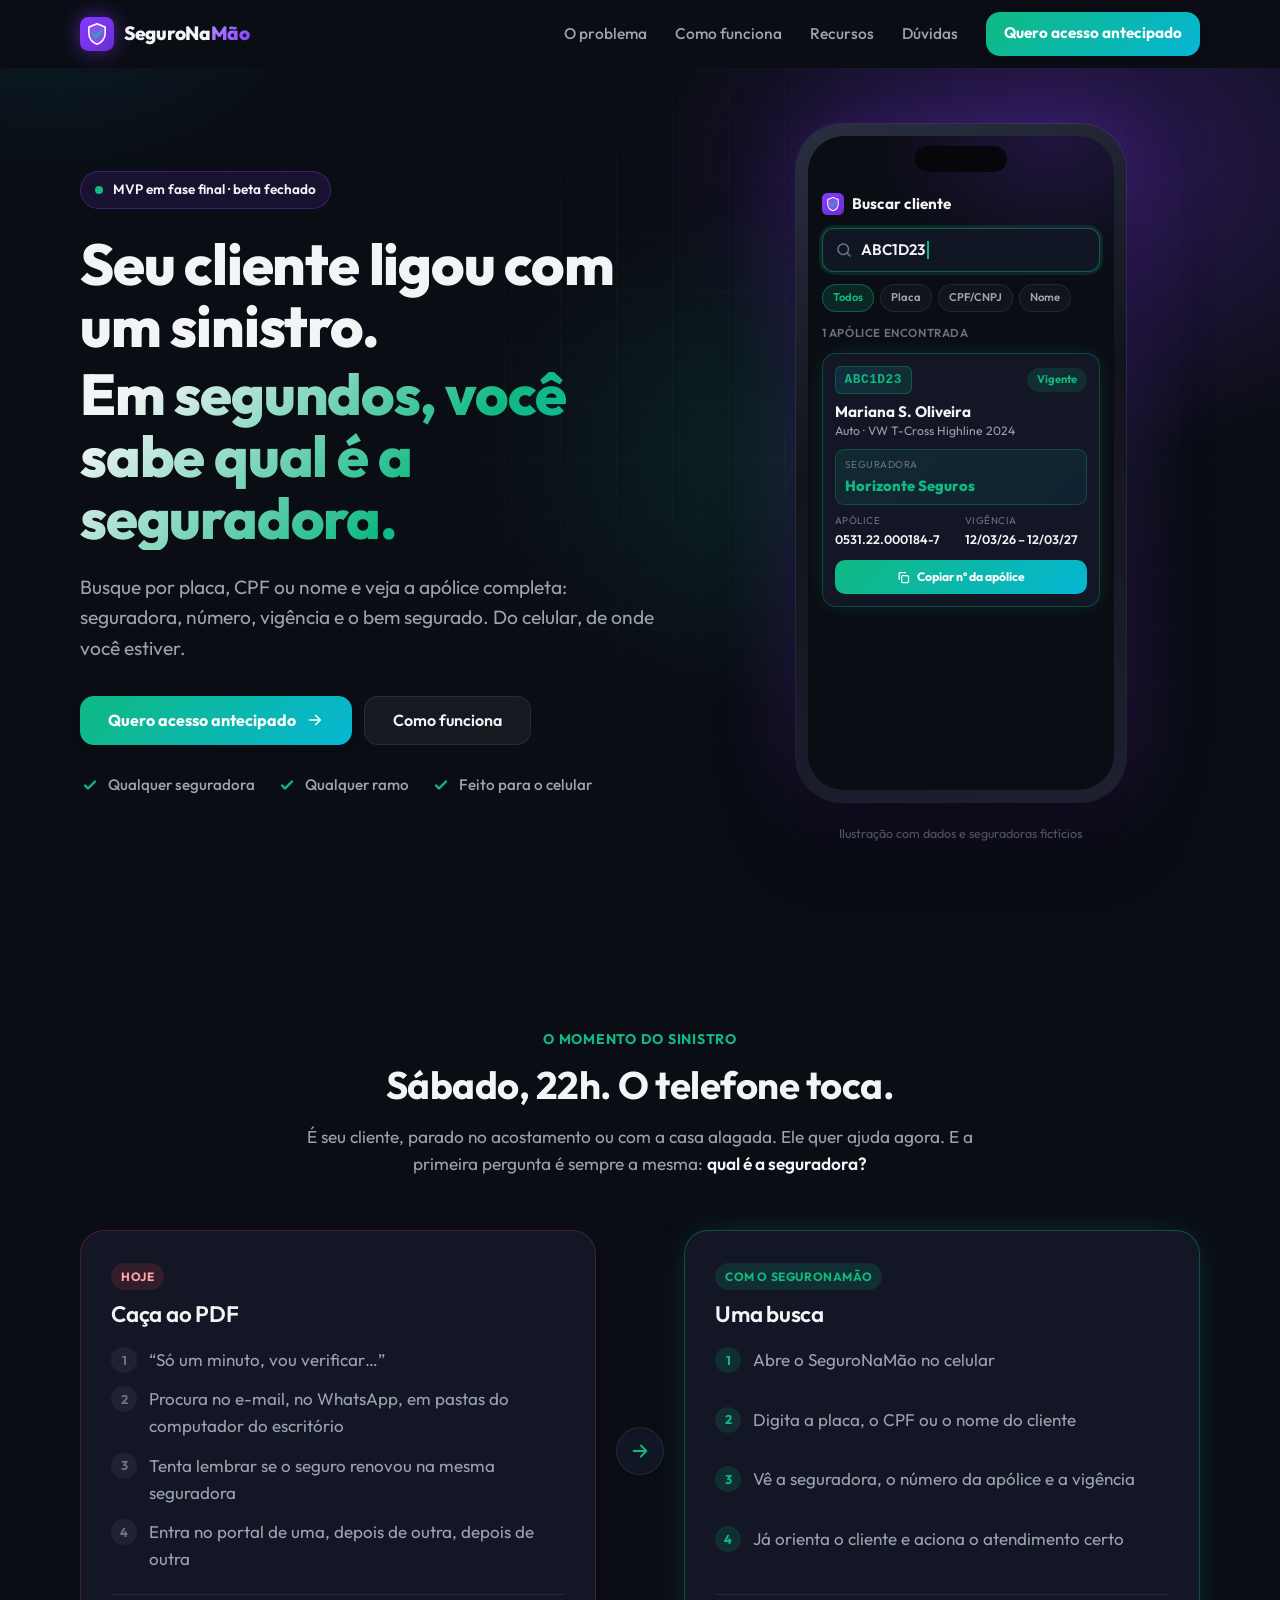
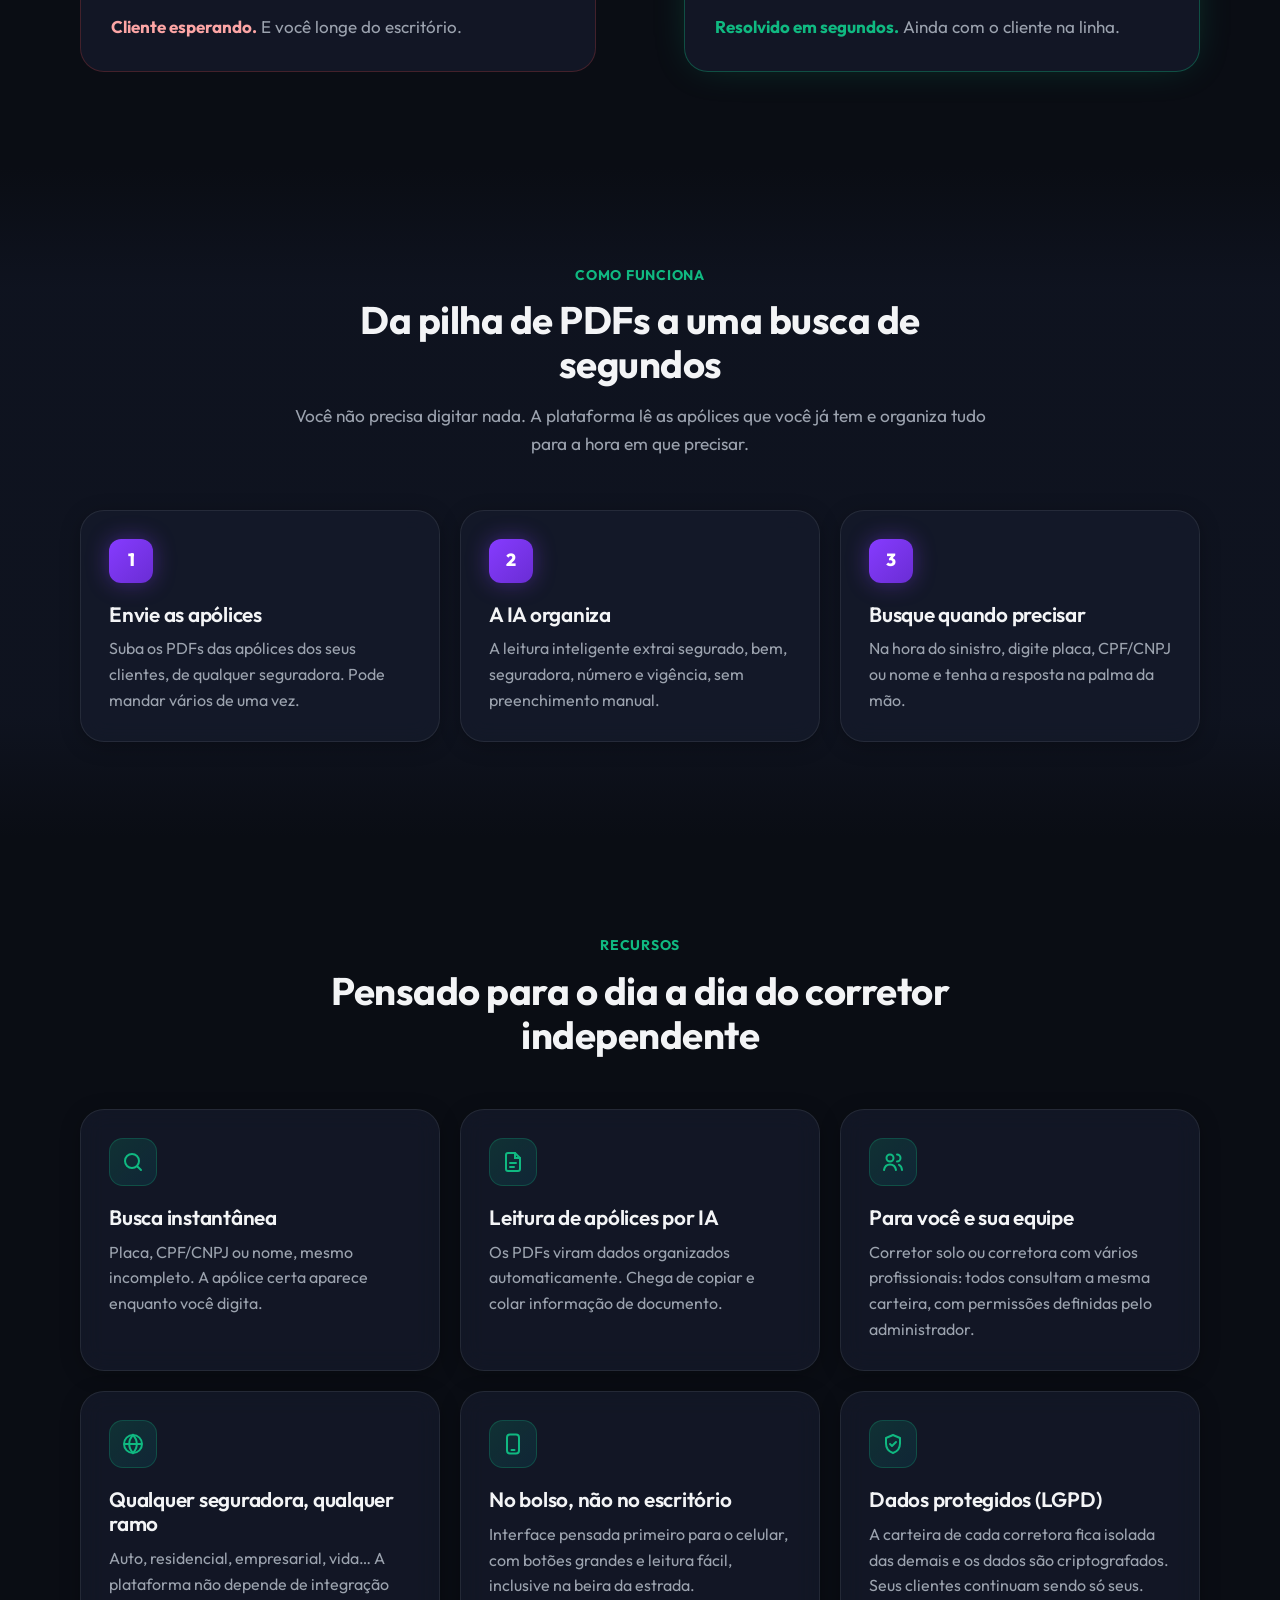
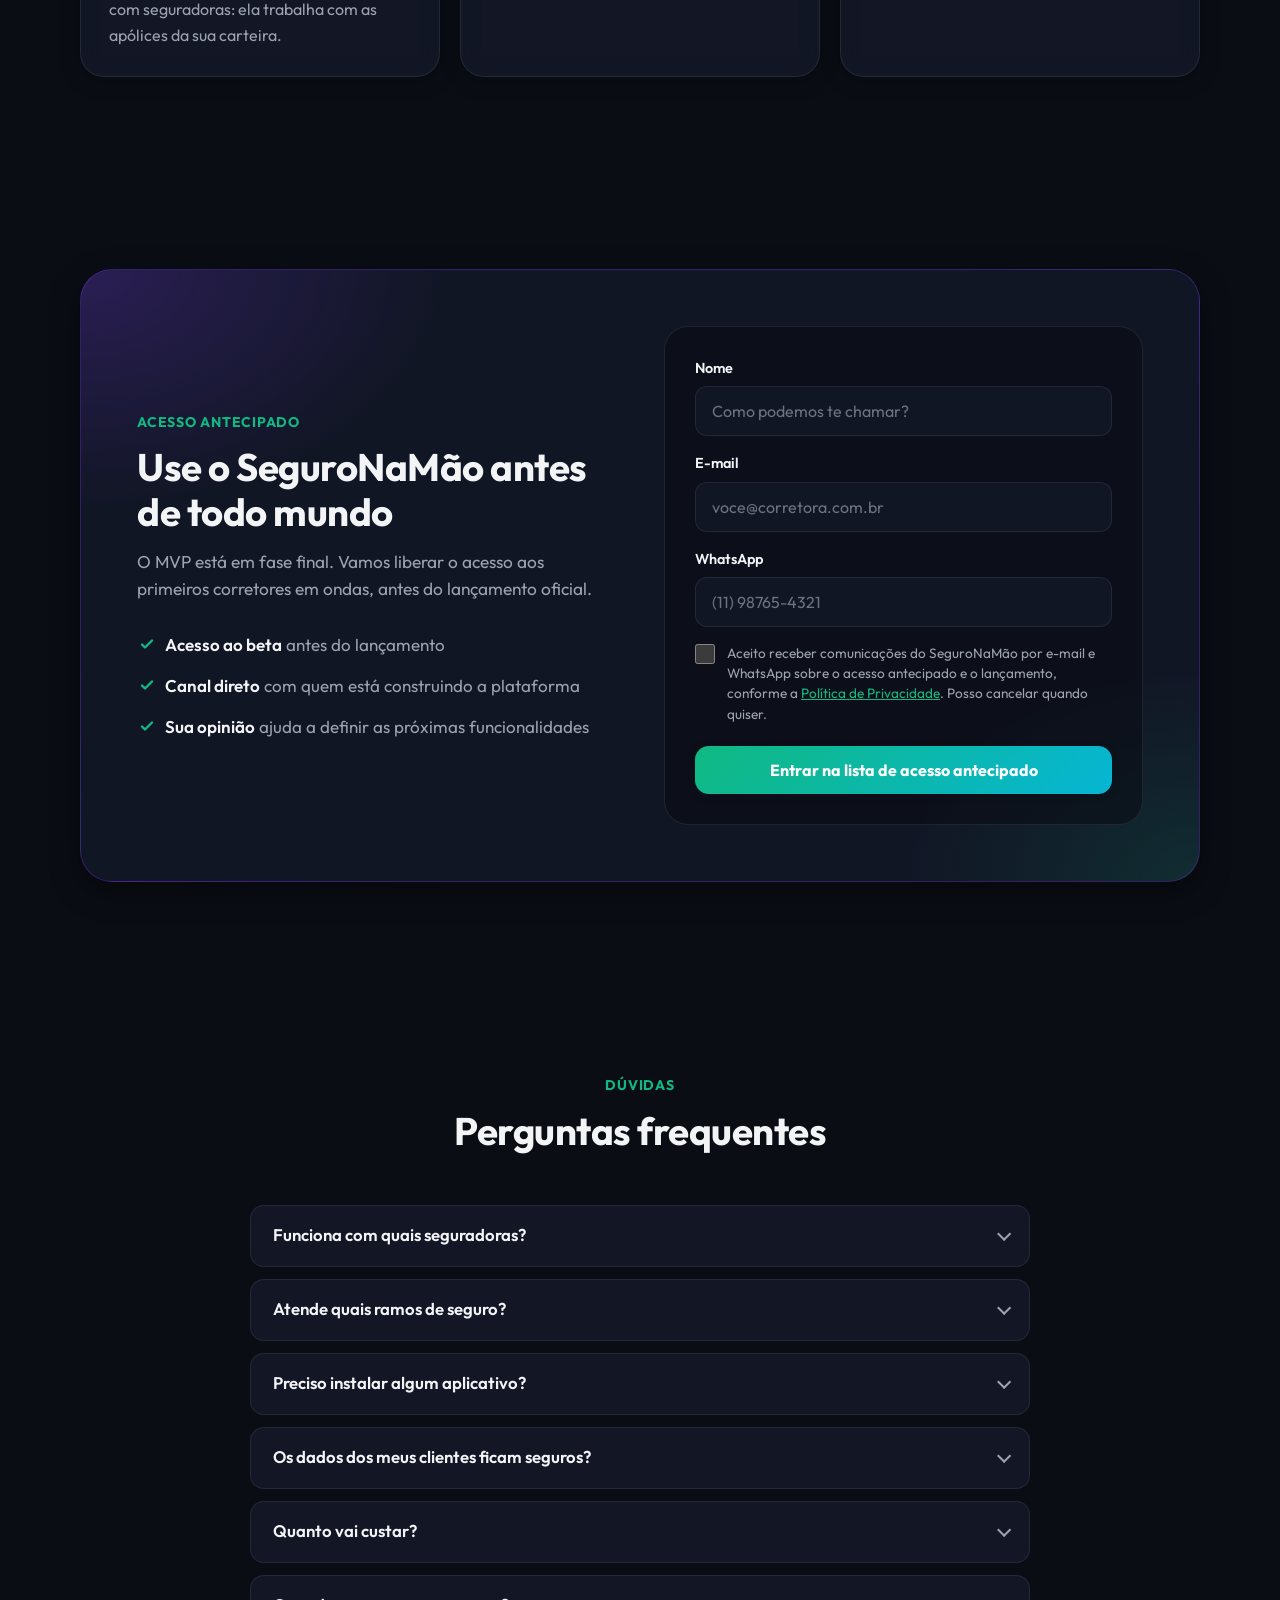
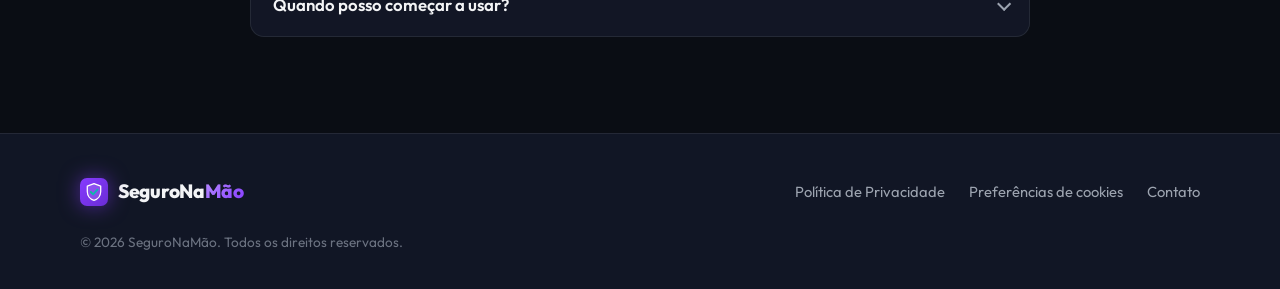
==== index.html @ d06d182a "feat: landing page de pré-lançamento do SeguroNaMão Página estática (HTML/CSS/JS) para divulgar o MV" ====
<!doctype html>
<html lang="pt-BR">
<head>
  <meta charset="utf-8">
  <meta name="viewport" content="width=device-width, initial-scale=1, viewport-fit=cover">
  <title>SeguroNaMão — A apólice do seu cliente em segundos</title>
  <meta name="description" content="Plataforma para corretores de seguros independentes: busque por placa, CPF ou nome e descubra em segundos a seguradora e os dados da apólice do seu cliente. Entre na lista de acesso antecipado.">
  <meta name="theme-color" content="#0a0d14">
  <link rel="icon" href="assets/logo.svg" type="image/svg+xml">

  <meta property="og:type" content="website">
  <meta property="og:locale" content="pt_BR">
  <meta property="og:title" content="SeguroNaMão — A apólice do seu cliente em segundos">
  <meta property="og:description" content="Seu cliente ligou com um sinistro? Busque por placa, CPF ou nome e saiba na hora qual é a seguradora. Acesso antecipado para corretores.">
  <!-- TODO: adicionar og:image (1200x630) e og:url quando o domínio estiver definido -->

  <link rel="preconnect" href="https://fonts.googleapis.com">
  <link rel="preconnect" href="https://fonts.gstatic.com" crossorigin>
  <link href="https://fonts.googleapis.com/css2?family=Outfit:wght@300;400;500;600;700;800&display=swap" rel="stylesheet">
  <link rel="stylesheet" href="css/styles.css">
</head>
<body>
  <a class="skip-link" href="#conteudo">Pular para o conteúdo</a>

  <!-- ============ HEADER ============ -->
  <header class="site-header">
    <div class="container header-inner">
      <a class="brand" href="#topo" aria-label="SeguroNaMão — início">
        <img src="assets/logo.svg" alt="" width="34" height="34">
        <span class="brand-name">SeguroNa<span>Mão</span></span>
      </a>

      <button class="nav-toggle" type="button" aria-expanded="false" aria-controls="site-nav" aria-label="Abrir menu">
        <span></span><span></span>
      </button>

      <nav id="site-nav" class="site-nav" aria-label="Principal">
        <a href="#o-problema">O problema</a>
        <a href="#como-funciona">Como funciona</a>
        <a href="#recursos">Recursos</a>
        <a href="#faq">Dúvidas</a>
        <a class="btn btn-primary btn-sm" href="#acesso">Quero acesso antecipado</a>
      </nav>
    </div>
  </header>

  <main id="conteudo">
    <!-- ============ HERO ============ -->
    <section class="hero" id="topo">
      <div class="hero-glow" aria-hidden="true"></div>
      <div class="container hero-inner">
        <div class="hero-copy">
          <span class="pill"><span class="pulse-indicator" aria-hidden="true"></span> MVP em fase final · beta fechado</span>
          <h1>
            Seu cliente ligou com um sinistro.
            <span class="text-gradient">Em segundos, você sabe qual é a seguradora.</span>
          </h1>
          <p class="lead">
            Busque por placa, CPF ou nome e veja a apólice completa: seguradora, número, vigência e o bem segurado. Do celular, de onde você estiver.
          </p>
          <div class="hero-actions">
            <a class="btn btn-primary" href="#acesso">
              Quero acesso antecipado
              <svg width="18" height="18" viewBox="0 0 24 24" fill="none" aria-hidden="true"><path d="M5 12h14m-6-6 6 6-6 6" stroke="currentColor" stroke-width="2.2" stroke-linecap="round" stroke-linejoin="round"/></svg>
            </a>
            <a class="btn btn-secondary" href="#como-funciona">Como funciona</a>
          </div>
          <ul class="hero-points">
            <li><svg viewBox="0 0 20 20" aria-hidden="true"><path d="m5 10.5 3 3 7-7" /></svg>Qualquer seguradora</li>
            <li><svg viewBox="0 0 20 20" aria-hidden="true"><path d="m5 10.5 3 3 7-7" /></svg>Qualquer ramo</li>
            <li><svg viewBox="0 0 20 20" aria-hidden="true"><path d="m5 10.5 3 3 7-7" /></svg>Feito para o celular</li>
          </ul>
        </div>

        <!-- Mockup do app (dados fictícios) -->
        <div class="hero-visual" aria-label="Demonstração: busca de apólice no SeguroNaMão" role="img">
          <div class="phone">
            <div class="phone-notch" aria-hidden="true"></div>
            <div class="phone-screen" aria-hidden="true">
              <div class="app-top">
                <img src="assets/logo.svg" alt="" width="22" height="22">
                <span>Buscar cliente</span>
              </div>
              <div class="app-search">
                <svg viewBox="0 0 24 24" width="18" height="18" fill="none"><circle cx="11" cy="11" r="7" stroke="currentColor" stroke-width="2"/><path d="m20 20-3.5-3.5" stroke="currentColor" stroke-width="2" stroke-linecap="round"/></svg>
                <span id="demo-query" class="app-query"></span><span class="caret"></span>
              </div>
              <div class="app-chips">
                <span class="chip is-active">Todos</span><span class="chip">Placa</span><span class="chip">CPF/CNPJ</span><span class="chip">Nome</span>
              </div>

              <div id="demo-results" class="app-results">
                <p id="demo-count" class="app-count"></p>

                <article class="policy-card" data-kind="auto">
                  <header class="policy-head">
                    <span class="badge-plate">ABC1D23</span>
                    <span class="badge-active">Vigente</span>
                  </header>
                  <p class="policy-holder">Mariana S. Oliveira</p>
                  <p class="policy-object">Auto · VW T-Cross Highline 2024</p>
                  <dl class="policy-grid">
                    <div class="policy-insurer"><dt>Seguradora</dt><dd>Horizonte Seguros</dd></div>
                    <div><dt>Apólice</dt><dd>0531.22.000184-7</dd></div>
                    <div><dt>Vigência</dt><dd>12/03/26 – 12/03/27</dd></div>
                  </dl>
                  <span class="policy-action">
                    <svg viewBox="0 0 24 24" width="15" height="15" fill="none"><rect x="9" y="9" width="11" height="11" rx="2" stroke="currentColor" stroke-width="2"/><path d="M5 15V6a2 2 0 0 1 2-2h8" stroke="currentColor" stroke-width="2" stroke-linecap="round"/></svg>
                    Copiar nº da apólice
                  </span>
                </article>

                <article class="policy-card policy-card-compact" data-kind="home">
                  <header class="policy-head">
                    <span class="badge-kind">Residencial</span>
                    <span class="badge-active">Vigente</span>
                  </header>
                  <p class="policy-object">R. das Palmeiras, 210 · Campinas/SP</p>
                  <dl class="policy-grid">
                    <div class="policy-insurer"><dt>Seguradora</dt><dd>Atlântica Seguros</dd></div>
                    <div><dt>Apólice</dt><dd>77.410.0093</dd></div>
                  </dl>
                </article>
              </div>
            </div>
          </div>
          <p class="mock-note">Ilustração com dados e seguradoras fictícios</p>
        </div>
      </div>
    </section>

    <!-- ============ O PROBLEMA ============ -->
    <section class="section" id="o-problema">
      <div class="container">
        <div class="section-head reveal">
          <p class="overline">O momento do sinistro</p>
          <h2>Sábado, 22h. O telefone toca.</h2>
          <p class="section-lead">É seu cliente, parado no acostamento ou com a casa alagada. Ele quer ajuda agora. E a primeira pergunta é sempre a mesma: <em>qual é a seguradora?</em></p>
        </div>

        <div class="compare">
          <article class="compare-card compare-before reveal">
            <header>
              <span class="compare-tag">Hoje</span>
              <h3>Caça ao PDF</h3>
            </header>
            <ol class="steps-list">
              <li>“Só um minuto, vou verificar…”</li>
              <li>Procura no e-mail, no WhatsApp, em pastas do computador do escritório</li>
              <li>Tenta lembrar se o seguro renovou na mesma seguradora</li>
              <li>Entra no portal de uma, depois de outra, depois de outra</li>
            </ol>
            <p class="compare-result"><strong>Cliente esperando.</strong> E você longe do escritório.</p>
          </article>

          <div class="compare-arrow" aria-hidden="true">
            <svg viewBox="0 0 24 24" fill="none"><path d="M5 12h14m-6-6 6 6-6 6" stroke="currentColor" stroke-width="2" stroke-linecap="round" stroke-linejoin="round"/></svg>
          </div>

          <article class="compare-card compare-after reveal">
            <header>
              <span class="compare-tag">Com o SeguroNaMão</span>
              <h3>Uma busca</h3>
            </header>
            <ol class="steps-list">
              <li>Abre o SeguroNaMão no celular</li>
              <li>Digita a placa, o CPF ou o nome do cliente</li>
              <li>Vê a seguradora, o número da apólice e a vigência</li>
              <li>Já orienta o cliente e aciona o atendimento certo</li>
            </ol>
            <p class="compare-result"><strong>Resolvido em segundos.</strong> Ainda com o cliente na linha.</p>
          </article>
        </div>
      </div>
    </section>

    <!-- ============ COMO FUNCIONA ============ -->
    <section class="section section-alt" id="como-funciona">
      <div class="container">
        <div class="section-head reveal">
          <p class="overline">Como funciona</p>
          <h2>Da pilha de PDFs a uma busca de segundos</h2>
          <p class="section-lead">Você não precisa digitar nada. A plataforma lê as apólices que você já tem e organiza tudo para a hora em que precisar.</p>
        </div>

        <ol class="how">
          <li class="how-step glass-card reveal">
            <span class="how-num">1</span>
            <h3>Envie as apólices</h3>
            <p>Suba os PDFs das apólices dos seus clientes, de qualquer seguradora. Pode mandar vários de uma vez.</p>
          </li>
          <li class="how-step glass-card reveal">
            <span class="how-num">2</span>
            <h3>A IA organiza</h3>
            <p>A leitura inteligente extrai segurado, bem, seguradora, número e vigência, sem preenchimento manual.</p>
          </li>
          <li class="how-step glass-card reveal">
            <span class="how-num">3</span>
            <h3>Busque quando precisar</h3>
            <p>Na hora do sinistro, digite placa, CPF/CNPJ ou nome e tenha a resposta na palma da mão.</p>
          </li>
        </ol>
      </div>
    </section>

    <!-- ============ RECURSOS ============ -->
    <section class="section" id="recursos">
      <div class="container">
        <div class="section-head reveal">
          <p class="overline">Recursos</p>
          <h2>Pensado para o dia a dia do corretor independente</h2>
        </div>

        <div class="features">
          <article class="feature glass-card reveal">
            <div class="feature-icon" aria-hidden="true">
              <svg viewBox="0 0 24 24" fill="none"><circle cx="11" cy="11" r="7" stroke="currentColor" stroke-width="2"/><path d="m20 20-3.5-3.5" stroke="currentColor" stroke-width="2" stroke-linecap="round"/></svg>
            </div>
            <h3>Busca instantânea</h3>
            <p>Placa, CPF/CNPJ ou nome, mesmo incompleto. A apólice certa aparece enquanto você digita.</p>
          </article>

          <article class="feature glass-card reveal">
            <div class="feature-icon" aria-hidden="true">
              <svg viewBox="0 0 24 24" fill="none"><path d="M14 3H7a2 2 0 0 0-2 2v14a2 2 0 0 0 2 2h10a2 2 0 0 0 2-2V8l-5-5Z" stroke="currentColor" stroke-width="2" stroke-linejoin="round"/><path d="M14 3v5h5M9 13h6M9 17h4" stroke="currentColor" stroke-width="2" stroke-linecap="round"/></svg>
            </div>
            <h3>Leitura de apólices por IA</h3>
            <p>Os PDFs viram dados organizados automaticamente. Chega de copiar e colar informação de documento.</p>
          </article>

          <article class="feature glass-card reveal">
            <div class="feature-icon" aria-hidden="true">
              <svg viewBox="0 0 24 24" fill="none"><circle cx="9" cy="8" r="3.5" stroke="currentColor" stroke-width="2"/><path d="M3 20c.6-3.4 3-5.5 6-5.5s5.4 2.1 6 5.5" stroke="currentColor" stroke-width="2" stroke-linecap="round"/><path d="M16 4.5a3.5 3.5 0 0 1 0 7M18 14.8c1.7.8 2.8 2.6 3 5.2" stroke="currentColor" stroke-width="2" stroke-linecap="round"/></svg>
            </div>
            <h3>Para você e sua equipe</h3>
            <p>Corretor solo ou corretora com vários profissionais: todos consultam a mesma carteira, com permissões definidas pelo administrador.</p>
          </article>

          <article class="feature glass-card reveal">
            <div class="feature-icon" aria-hidden="true">
              <svg viewBox="0 0 24 24" fill="none"><circle cx="12" cy="12" r="9" stroke="currentColor" stroke-width="2"/><path d="M3 12h18M12 3c2.5 2.6 3.8 5.6 3.8 9s-1.3 6.4-3.8 9c-2.5-2.6-3.8-5.6-3.8-9S9.5 5.6 12 3Z" stroke="currentColor" stroke-width="2"/></svg>
            </div>
            <h3>Qualquer seguradora, qualquer ramo</h3>
            <p>Auto, residencial, empresarial, vida… A plataforma não depende de integração com seguradoras: ela trabalha com as apólices da sua carteira.</p>
          </article>

          <article class="feature glass-card reveal">
            <div class="feature-icon" aria-hidden="true">
              <svg viewBox="0 0 24 24" fill="none"><rect x="6" y="2.5" width="12" height="19" rx="3" stroke="currentColor" stroke-width="2"/><path d="M10.5 18h3" stroke="currentColor" stroke-width="2" stroke-linecap="round"/></svg>
            </div>
            <h3>No bolso, não no escritório</h3>
            <p>Interface pensada primeiro para o celular, com botões grandes e leitura fácil, inclusive na beira da estrada.</p>
          </article>

          <article class="feature glass-card reveal" id="seguranca">
            <div class="feature-icon" aria-hidden="true">
              <svg viewBox="0 0 24 24" fill="none"><path d="M12 3 5 6v5.5c0 4.4 3 8.1 7 9.5 4-1.4 7-5.1 7-9.5V6l-7-3Z" stroke="currentColor" stroke-width="2" stroke-linejoin="round"/><path d="m9 12 2 2 4-4" stroke="currentColor" stroke-width="2" stroke-linecap="round" stroke-linejoin="round"/></svg>
            </div>
            <h3>Dados protegidos (LGPD)</h3>
            <p>A carteira de cada corretora fica isolada das demais e os dados são criptografados. Seus clientes continuam sendo só seus.</p>
          </article>
        </div>
      </div>
    </section>

    <!-- ============ ACESSO ANTECIPADO ============ -->
    <section class="section section-cta" id="acesso">
      <div class="container">
        <div class="cta-panel reveal">
          <div class="cta-copy">
            <p class="overline">Acesso antecipado</p>
            <h2>Use o SeguroNaMão antes de todo mundo</h2>
            <p class="section-lead">O MVP está em fase final. Vamos liberar o acesso aos primeiros corretores em ondas, antes do lançamento oficial.</p>
            <ul class="benefits">
              <li><svg viewBox="0 0 20 20" aria-hidden="true"><path d="m5 10.5 3 3 7-7" /></svg><span><strong>Acesso ao beta</strong> antes do lançamento</span></li>
              <li><svg viewBox="0 0 20 20" aria-hidden="true"><path d="m5 10.5 3 3 7-7" /></svg><span><strong>Canal direto</strong> com quem está construindo a plataforma</span></li>
              <li><svg viewBox="0 0 20 20" aria-hidden="true"><path d="m5 10.5 3 3 7-7" /></svg><span><strong>Sua opinião</strong> ajuda a definir as próximas funcionalidades</span></li>
            </ul>
          </div>

          <div class="cta-form">
            <form id="lead-form" class="lead-form" novalidate>
              <div class="field">
                <label for="lead-nome">Nome</label>
                <input id="lead-nome" name="nome" type="text" autocomplete="name" placeholder="Como podemos te chamar?" required>
                <p class="field-error" aria-live="polite"></p>
              </div>
              <div class="field">
                <label for="lead-email">E-mail</label>
                <input id="lead-email" name="email" type="email" autocomplete="email" inputmode="email" placeholder="voce@corretora.com.br" required>
                <p class="field-error" aria-live="polite"></p>
              </div>
              <div class="field">
                <label for="lead-whatsapp">WhatsApp</label>
                <input id="lead-whatsapp" name="whatsapp" type="tel" autocomplete="tel-national" inputmode="numeric" placeholder="(11) 98765-4321" required>
                <p class="field-error" aria-live="polite"></p>
              </div>

              <!-- Honeypot anti-spam -->
              <div class="hp" aria-hidden="true">
                <label for="lead-site">Site da empresa</label>
                <input id="lead-site" name="empresa_site" type="text" tabindex="-1" autocomplete="off">
              </div>

              <div class="field field-check">
                <label class="check">
                  <input name="consentimento" type="checkbox" required>
                  <span>Aceito receber comunicações do SeguroNaMão por e-mail e WhatsApp sobre o acesso antecipado e o lançamento, conforme a <a href="privacidade.html" target="_blank" rel="noopener">Política de Privacidade</a>. Posso cancelar quando quiser.</span>
                </label>
                <p class="field-error" aria-live="polite"></p>
              </div>

              <button class="btn btn-primary btn-block" type="submit">
                <span class="btn-label">Entrar na lista de acesso antecipado</span>
                <span class="spinner" aria-hidden="true"></span>
              </button>
              <p id="lead-status" class="form-status" role="status" aria-live="polite"></p>
            </form>

            <div id="lead-success" class="lead-success" hidden>
              <div class="success-icon" aria-hidden="true">
                <svg viewBox="0 0 24 24" fill="none"><path d="m6 12.5 4 4 8-9" stroke="currentColor" stroke-width="2.6" stroke-linecap="round" stroke-linejoin="round"/></svg>
              </div>
              <h3>Pronto, <span id="lead-success-name"></span>! Você está na lista.</h3>
              <p>Vamos avisar por e-mail e WhatsApp assim que seu acesso ao beta for liberado.</p>
            </div>
          </div>
        </div>
      </div>
    </section>

    <!-- ============ FAQ ============ -->
    <section class="section" id="faq">
      <div class="container container-narrow">
        <div class="section-head reveal">
          <p class="overline">Dúvidas</p>
          <h2>Perguntas frequentes</h2>
        </div>

        <div class="faq reveal">
          <details>
            <summary>Funciona com quais seguradoras?</summary>
            <p>Com todas. O SeguroNaMão não depende de integração com seguradoras: ele lê os PDFs das apólices que você já recebe e organiza as informações. Se você tem a apólice, consegue buscá-la.</p>
          </details>
          <details>
            <summary>Atende quais ramos de seguro?</summary>
            <p>A plataforma não é limitada a um ramo. Auto, residencial, empresarial e outros podem ser consultados da mesma forma: pelo nome ou documento do segurado e, no caso de veículos, também pela placa.</p>
          </details>
          <details>
            <summary>Preciso instalar algum aplicativo?</summary>
            <p>Não. O SeguroNaMão funciona direto no navegador do celular ou do computador. No celular, você pode adicioná-lo à tela inicial para abrir como um app.</p>
          </details>
          <details>
            <summary>Os dados dos meus clientes ficam seguros?</summary>
            <p>Sim. Cada corretora tem sua carteira isolada das demais, os dados são criptografados e tratados de acordo com a LGPD. Ninguém de fora da sua corretora tem acesso aos seus clientes.</p>
          </details>
          <details>
            <summary>Quanto vai custar?</summary>
            <p>Os planos serão anunciados no lançamento, com opções para corretor individual e para corretoras com equipe. Quem está na lista de acesso antecipado fica sabendo primeiro.</p>
          </details>
          <details>
            <summary>Quando posso começar a usar?</summary>
            <p>O MVP está em fase final. Vamos liberar o beta aos poucos para quem está na lista, por ordem de cadastro. Você recebe o convite por e-mail e WhatsApp.</p>
          </details>
        </div>
      </div>
    </section>
  </main>

  <!-- ============ FOOTER ============ -->
  <footer class="site-footer">
    <div class="container footer-inner">
      <a class="brand" href="#topo" aria-label="SeguroNaMão — início">
        <img src="assets/logo.svg" alt="" width="28" height="28">
        <span class="brand-name">SeguroNa<span>Mão</span></span>
      </a>
      <nav class="footer-links" aria-label="Rodapé">
        <a href="privacidade.html">Política de Privacidade</a>
        <a href="#" id="cookie-manage" hidden>Preferências de cookies</a>
        <!-- TODO: e-mail de contato oficial -->
        <a href="mailto:contato@seguronamao.com.br">Contato</a>
      </nav>
      <p class="footer-copy">© <span id="year">2026</span> SeguroNaMão. Todos os direitos reservados.</p>
    </div>
  </footer>

  <!-- ============ BANNER DE COOKIES ============ -->
  <div id="cookie-banner" class="cookie-banner" role="dialog" aria-live="polite" aria-label="Preferências de cookies" hidden>
    <p>Usamos cookies de medição (Google Analytics e Meta) para entender como a página é usada e melhorar nossas campanhas. Você escolhe. <a href="privacidade.html#cookies">Saiba mais</a></p>
    <div class="cookie-actions">
      <button id="cookie-decline" class="btn btn-secondary btn-sm" type="button">Recusar</button>
      <button id="cookie-accept" class="btn btn-primary btn-sm" type="button">Aceitar</button>
    </div>
  </div>

  <script src="js/config.js"></script>
  <script src="js/main.js"></script>
</body>
</html>
---- css/styles.css ----
/* =========================================================
   SeguroNaMão — Landing page de pré-lançamento
   Tokens conforme docs/design-system-e-diretrizes.md (tema escuro fixo)
   ========================================================= */

:root {
  --font-family: 'Outfit', -apple-system, BlinkMacSystemFont, 'Segoe UI', Roboto, Helvetica, Arial, sans-serif;

  --brand-violet: #863bff;
  --brand-violet-dark: #6a2dd4;

  --bg-primary: #0a0d14;
  --bg-secondary: #111625;
  --bg-card: rgba(22, 28, 45, 0.7);
  --bg-glass: rgba(17, 22, 37, 0.6);
  --border-color: rgba(255, 255, 255, 0.08);

  --text-primary: #f3f4f6;
  --text-secondary: #9ca3af;
  --text-muted: #6b7280;

  --accent-color: #10b981;
  --accent-glow: rgba(16, 185, 129, 0.15);
  --secondary-accent: #06b6d4;
  --secondary-accent-glow: rgba(6, 182, 212, 0.15);

  --danger-color: #ef4444;
  --danger-glow: rgba(239, 68, 68, 0.15);
  --warning-color: #f59e0b;

  --shadow-sm: 0 2px 8px rgba(0, 0, 0, 0.15);
  --shadow-md: 0 4px 20px rgba(0, 0, 0, 0.25);
  --shadow-lg: 0 10px 30px rgba(0, 0, 0, 0.4);
  --shadow-glow: 0 0 20px rgba(16, 185, 129, 0.2);

  --border-radius-sm: 8px;
  --border-radius-md: 14px;
  --border-radius-lg: 24px;

  --transition-fast: 0.15s ease;
  --transition-normal: 0.25s cubic-bezier(0.4, 0, 0.2, 1);

  --container: 1160px;
  --gutter: 20px;
  --header-h: 68px;

  color-scheme: dark;
}

/* ---------- Base ---------- */
*,
*::before,
*::after { box-sizing: border-box; }

html {
  scroll-behavior: smooth;
  scroll-padding-top: calc(var(--header-h) + 12px);
  -webkit-text-size-adjust: 100%;
}

body {
  margin: 0;
  font-family: var(--font-family);
  font-size: 1.0625rem;
  line-height: 1.6;
  color: var(--text-primary);
  background: var(--bg-primary);
  -webkit-font-smoothing: antialiased;
  -webkit-tap-highlight-color: transparent;
  overflow-x: hidden;
}

img, svg { display: block; max-width: 100%; }

a { color: var(--accent-color); }

h1, h2, h3 { margin: 0; line-height: 1.15; color: var(--text-primary); }

p { margin: 0; }

:focus-visible {
  outline: 2px solid var(--secondary-accent);
  outline-offset: 3px;
  border-radius: 6px;
}

.skip-link {
  position: absolute;
  left: 12px;
  top: -60px;
  z-index: 100;
  padding: 10px 16px;
  background: var(--bg-secondary);
  color: var(--text-primary);
  border-radius: var(--border-radius-sm);
}
.skip-link:focus { top: 12px; }

.container {
  width: 100%;
  max-width: var(--container);
  margin: 0 auto;
  padding: 0 var(--gutter);
}
.container-narrow { max-width: 820px; }

.text-gradient {
  background: linear-gradient(135deg, var(--text-primary) 10%, var(--accent-color) 60%, var(--secondary-accent) 100%);
  -webkit-background-clip: text;
  background-clip: text;
  -webkit-text-fill-color: transparent;
}

.overline {
  font-size: 0.875rem;
  font-weight: 700;
  letter-spacing: 0.75px;
  text-transform: uppercase;
  color: var(--accent-color);
  margin-bottom: 12px;
}

/* ---------- Botões ---------- */
.btn {
  display: inline-flex;
  align-items: center;
  justify-content: center;
  gap: 10px;
  min-height: 48px;
  padding: 14px 28px;
  font-family: var(--font-family);
  font-size: 1rem;
  font-weight: 700;
  line-height: 1.2;
  border-radius: var(--border-radius-md);
  cursor: pointer;
  text-decoration: none;
  transition: transform var(--transition-normal), box-shadow var(--transition-normal),
    filter var(--transition-normal), background-color var(--transition-normal), border-color var(--transition-normal);
}

.btn-primary {
  background: linear-gradient(135deg, var(--accent-color), var(--secondary-accent));
  color: #fff;
  border: none;
  box-shadow: var(--shadow-sm);
}
.btn-primary:hover {
  transform: translateY(-2px);
  box-shadow: var(--shadow-glow);
  filter: brightness(1.1);
}

.btn-secondary {
  background-color: rgba(255, 255, 255, 0.05);
  border: 1px solid var(--border-color);
  color: var(--text-primary);
  font-weight: 600;
}
.btn-secondary:hover {
  background-color: rgba(255, 255, 255, 0.1);
  border-color: rgba(255, 255, 255, 0.2);
  transform: translateY(-2px);
}

.btn-sm { min-height: 44px; padding: 10px 18px; font-size: 0.95rem; }
.btn-block { width: 100%; }

.btn:disabled { cursor: progress; opacity: 0.85; transform: none; }

.spinner {
  display: none;
  width: 18px;
  height: 18px;
  border: 2.5px solid rgba(255, 255, 255, 0.4);
  border-top-color: #fff;
  border-radius: 50%;
  animation: spin 0.7s linear infinite;
}
.btn.is-loading .spinner { display: inline-block; }
@keyframes spin { to { transform: rotate(360deg); } }

/* ---------- Pílulas e badges ---------- */
.pill {
  display: inline-flex;
  align-items: center;
  gap: 10px;
  padding: 7px 14px;
  font-size: 0.85rem;
  font-weight: 600;
  color: var(--text-primary);
  background: rgba(134, 59, 255, 0.12);
  border: 1px solid rgba(134, 59, 255, 0.35);
  border-radius: 999px;
}

.pulse-indicator {
  width: 8px;
  height: 8px;
  flex: none;
  border-radius: 50%;
  background-color: var(--accent-color);
  animation: pulse-glow 2s infinite ease-in-out;
}
@keyframes pulse-glow {
  0% { opacity: 0.6; box-shadow: 0 0 0 0 rgba(16, 185, 129, 0.4); }
  70% { opacity: 1; box-shadow: 0 0 0 8px rgba(16, 185, 129, 0); }
  100% { opacity: 0.6; box-shadow: 0 0 0 0 rgba(16, 185, 129, 0); }
}

.badge-plate {
  background: linear-gradient(135deg, rgba(6, 182, 212, 0.15), rgba(16, 185, 129, 0.15));
  border: 1px solid rgba(16, 185, 129, 0.3);
  color: var(--accent-color);
  font-size: 0.8rem;
  font-weight: 800;
  padding: 3px 9px;
  border-radius: 6px;
  letter-spacing: 0.5px;
  font-family: ui-monospace, SFMono-Regular, Menlo, monospace;
}

.badge-kind {
  background: rgba(134, 59, 255, 0.15);
  border: 1px solid rgba(134, 59, 255, 0.35);
  color: #c4a5ff;
  font-size: 0.72rem;
  font-weight: 700;
  padding: 3px 9px;
  border-radius: 6px;
  letter-spacing: 0.4px;
}

.badge-active {
  background-color: rgba(16, 185, 129, 0.15);
  color: var(--accent-color);
  font-size: 0.7rem;
  font-weight: 700;
  padding: 3px 10px;
  border-radius: 20px;
}

/* ---------- Cartão glass ---------- */
.glass-card {
  background: var(--bg-card);
  border: 1px solid var(--border-color);
  border-radius: var(--border-radius-lg);
  -webkit-backdrop-filter: blur(12px);
  backdrop-filter: blur(12px);
  box-shadow: var(--shadow-md);
  padding: 28px;
  transition: transform var(--transition-normal), border-color var(--transition-normal), box-shadow var(--transition-normal);
}
.glass-card:hover {
  transform: translateY(-4px);
  border-color: rgba(16, 185, 129, 0.35);
  box-shadow: var(--shadow-lg), 0 0 20px rgba(16, 185, 129, 0.15);
}

/* ---------- Header ---------- */
.site-header {
  position: sticky;
  top: 0;
  z-index: 50;
  height: var(--header-h);
  border-bottom: 1px solid transparent;
  transition: background-color var(--transition-normal), border-color var(--transition-normal);
}
.site-header.is-scrolled {
  background: var(--bg-glass);
  -webkit-backdrop-filter: blur(16px);
  backdrop-filter: blur(16px);
  border-bottom-color: var(--border-color);
}

.header-inner {
  height: 100%;
  display: flex;
  align-items: center;
  justify-content: space-between;
  gap: 16px;
}

.brand {
  display: inline-flex;
  align-items: center;
  gap: 10px;
  text-decoration: none;
  min-height: 44px;
}
.brand img { filter: drop-shadow(0 0 10px rgba(134, 59, 255, 0.55)); }
.brand-name {
  font-size: 1.2rem;
  font-weight: 800;
  letter-spacing: -0.3px;
  color: var(--text-primary);
}
.brand-name span {
  background: linear-gradient(135deg, #b78cff, var(--brand-violet));
  -webkit-background-clip: text;
  background-clip: text;
  -webkit-text-fill-color: transparent;
}

.site-nav {
  display: flex;
  align-items: center;
  gap: 28px;
}
.site-nav a:not(.btn) {
  color: var(--text-secondary);
  text-decoration: none;
  font-weight: 500;
  font-size: 0.97rem;
  transition: color var(--transition-fast);
}
.site-nav a:not(.btn):hover { color: var(--text-primary); }

.nav-toggle {
  display: none;
  width: 44px;
  height: 44px;
  padding: 0;
  border: 1px solid var(--border-color);
  border-radius: var(--border-radius-sm);
  background: rgba(255, 255, 255, 0.04);
  cursor: pointer;
  position: relative;
}
.nav-toggle span {
  position: absolute;
  left: 12px;
  right: 12px;
  height: 2px;
  background: var(--text-primary);
  border-radius: 2px;
  transition: transform var(--transition-normal), top var(--transition-normal);
}
.nav-toggle span:first-child { top: 17px; }
.nav-toggle span:last-child { top: 25px; }
.nav-toggle[aria-expanded="true"] span:first-child { top: 21px; transform: rotate(45deg); }
.nav-toggle[aria-expanded="true"] span:last-child { top: 21px; transform: rotate(-45deg); }

/* ---------- Hero ---------- */
.hero {
  position: relative;
  padding: 56px 0 88px;
  overflow: hidden;
}
.hero-glow {
  position: absolute;
  inset: -20% -10% auto;
  height: 900px;
  background:
    radial-gradient(600px 420px at 78% 30%, rgba(134, 59, 255, 0.28), transparent 70%),
    radial-gradient(520px 380px at 62% 62%, rgba(16, 185, 129, 0.14), transparent 70%),
    radial-gradient(420px 320px at 12% 8%, rgba(6, 182, 212, 0.10), transparent 70%);
  pointer-events: none;
}
.hero::after {
  content: "";
  position: absolute;
  inset: 0;
  background-image:
    linear-gradient(rgba(255, 255, 255, 0.025) 1px, transparent 1px),
    linear-gradient(90deg, rgba(255, 255, 255, 0.025) 1px, transparent 1px);
  background-size: 56px 56px;
  -webkit-mask-image: radial-gradient(ellipse at 60% 30%, #000 20%, transparent 70%);
  mask-image: radial-gradient(ellipse at 60% 30%, #000 20%, transparent 70%);
  pointer-events: none;
}

.hero-inner {
  position: relative;
  z-index: 1;
  display: grid;
  grid-template-columns: 1.1fr 0.9fr;
  align-items: center;
  gap: 56px;
}

.hero-copy .pill { margin-bottom: 24px; }

.hero h1 {
  font-size: clamp(2.25rem, 5vw, 3.6rem);
  font-weight: 800;
  letter-spacing: -1.2px;
  line-height: 1.08;
}
.hero h1 .text-gradient { display: block; margin-top: 6px; }

.lead {
  margin-top: 22px;
  max-width: 34em;
  font-size: clamp(1.05rem, 1.6vw, 1.2rem);
  color: var(--text-secondary);
}

.hero-actions {
  display: flex;
  flex-wrap: wrap;
  gap: 12px;
  margin-top: 32px;
}

.hero-points {
  display: flex;
  flex-wrap: wrap;
  gap: 10px 22px;
  margin: 28px 0 0;
  padding: 0;
  list-style: none;
  color: var(--text-secondary);
  font-size: 0.95rem;
  font-weight: 500;
}
.hero-points li,
.benefits li { display: flex; align-items: center; gap: 8px; }
.hero-points svg,
.benefits svg {
  width: 20px;
  height: 20px;
  flex: none;
  fill: none;
  stroke: var(--accent-color);
  stroke-width: 2.4;
  stroke-linecap: round;
  stroke-linejoin: round;
}

/* ---------- Mockup do celular ---------- */
.hero-visual {
  display: flex;
  flex-direction: column;
  align-items: center;
}

.phone {
  position: relative;
  width: 100%;
  max-width: 330px;
  aspect-ratio: 9 / 18.5;
  padding: 12px;
  border-radius: 46px;
  background: linear-gradient(160deg, #2a2f40, #11141d 45%, #1d2130);
  box-shadow:
    0 0 0 1px rgba(255, 255, 255, 0.08),
    0 40px 80px -20px rgba(0, 0, 0, 0.7),
    0 0 90px -10px rgba(134, 59, 255, 0.35);
  animation: float 7s ease-in-out infinite;
}
@keyframes float {
  0%, 100% { transform: translateY(0) rotate(-1.2deg); }
  50% { transform: translateY(-12px) rotate(-0.4deg); }
}

.phone-notch {
  position: absolute;
  top: 22px;
  left: 50%;
  width: 92px;
  height: 26px;
  transform: translateX(-50%);
  background: #05070b;
  border-radius: 20px;
  z-index: 2;
}

.phone-screen {
  height: 100%;
  overflow: hidden;
  border-radius: 36px;
  background:
    radial-gradient(260px 200px at 80% 0%, rgba(134, 59, 255, 0.18), transparent 70%),
    var(--bg-primary);
  padding: 56px 14px 14px;
  display: flex;
  flex-direction: column;
  gap: 12px;
}

.app-top {
  display: flex;
  align-items: center;
  gap: 8px;
  font-size: 0.95rem;
  font-weight: 700;
}

.app-search {
  display: flex;
  align-items: center;
  gap: 8px;
  height: 44px;
  padding: 0 12px;
  border-radius: 12px;
  background: var(--bg-secondary);
  border: 1px solid rgba(16, 185, 129, 0.45);
  box-shadow: 0 0 0 3px var(--accent-glow);
  color: var(--text-muted);
}
.app-query {
  color: var(--text-primary);
  font-weight: 600;
  font-size: 0.95rem;
  white-space: nowrap;
}
.caret {
  width: 2px;
  height: 18px;
  margin-left: -6px;
  background: var(--accent-color);
  animation: blink 1s steps(1) infinite;
}
@keyframes blink { 50% { opacity: 0; } }

.app-chips { display: flex; gap: 6px; flex-wrap: wrap; }
.chip {
  font-size: 0.7rem;
  font-weight: 600;
  padding: 4px 10px;
  border-radius: 999px;
  border: 1px solid var(--border-color);
  color: var(--text-secondary);
  background: rgba(255, 255, 255, 0.03);
}
.chip.is-active {
  color: var(--accent-color);
  border-color: rgba(16, 185, 129, 0.4);
  background: var(--accent-glow);
}

.app-results {
  display: flex;
  flex-direction: column;
  gap: 10px;
  opacity: 0;
  transform: translateY(8px);
  transition: opacity 0.35s ease, transform 0.35s ease;
}
.app-results.is-ready { opacity: 1; transform: none; }

.app-count {
  font-size: 0.72rem;
  font-weight: 600;
  color: var(--text-muted);
  text-transform: uppercase;
  letter-spacing: 0.6px;
}

.policy-card {
  padding: 12px;
  border-radius: 14px;
  background: var(--bg-card);
  border: 1px solid var(--border-color);
}
.policy-card[data-kind="auto"] {
  border-color: rgba(16, 185, 129, 0.3);
  box-shadow: 0 0 24px -6px rgba(16, 185, 129, 0.25);
}
.policy-head {
  display: flex;
  align-items: center;
  justify-content: space-between;
  margin-bottom: 8px;
}
.policy-holder { font-weight: 700; font-size: 0.95rem; line-height: 1.3; }
.policy-object { font-size: 0.76rem; color: var(--text-secondary); line-height: 1.4; }

.policy-grid {
  display: grid;
  grid-template-columns: 1fr 1fr;
  gap: 8px;
  margin: 10px 0 0;
}
.policy-grid div { min-width: 0; }
.policy-grid dt {
  font-size: 0.62rem;
  text-transform: uppercase;
  letter-spacing: 0.5px;
  color: var(--text-muted);
}
.policy-grid dd {
  margin: 1px 0 0;
  font-size: 0.78rem;
  font-weight: 600;
  white-space: nowrap;
  overflow: hidden;
  text-overflow: ellipsis;
}
.policy-insurer {
  grid-column: 1 / -1;
  padding: 7px 9px;
  border-radius: 9px;
  background: linear-gradient(135deg, rgba(16, 185, 129, 0.12), rgba(6, 182, 212, 0.08));
  border: 1px solid rgba(16, 185, 129, 0.25);
}
.policy-insurer dd { font-size: 0.92rem; font-weight: 800; color: var(--accent-color); }

.policy-action {
  display: flex;
  align-items: center;
  justify-content: center;
  gap: 6px;
  margin-top: 10px;
  height: 34px;
  border-radius: 10px;
  font-size: 0.76rem;
  font-weight: 700;
  color: #fff;
  background: linear-gradient(135deg, var(--accent-color), var(--secondary-accent));
}

.mock-note {
  margin-top: 22px;
  font-size: 0.78rem;
  color: var(--text-muted);
}

/* ---------- Seções ---------- */
.section { padding: 96px 0; position: relative; }
.section-alt {
  background: linear-gradient(180deg, transparent, rgba(17, 22, 37, 0.65) 18%, rgba(17, 22, 37, 0.65) 82%, transparent);
}

.section-head {
  max-width: 720px;
  margin: 0 auto 52px;
  text-align: center;
}
.section-head h2 {
  font-size: clamp(1.75rem, 3.4vw, 2.4rem);
  font-weight: 700;
  letter-spacing: -0.5px;
}
.section-lead {
  margin-top: 16px;
  color: var(--text-secondary);
  font-size: 1.08rem;
}
.section-lead em { color: var(--text-primary); font-style: normal; font-weight: 600; }

/* Antes x Depois */
.compare {
  display: grid;
  grid-template-columns: 1fr auto 1fr;
  align-items: stretch;
  gap: 20px;
}
.compare-card {
  padding: 30px;
  border-radius: var(--border-radius-lg);
  border: 1px solid var(--border-color);
  background: var(--bg-card);
  display: flex;
  flex-direction: column;
}
.compare-before { border-color: rgba(239, 68, 68, 0.22); }
.compare-after {
  border-color: rgba(16, 185, 129, 0.35);
  box-shadow: 0 0 40px -12px rgba(16, 185, 129, 0.3);
}
.compare-card header { margin-bottom: 18px; }
.compare-tag {
  display: inline-block;
  font-size: 0.75rem;
  font-weight: 700;
  text-transform: uppercase;
  letter-spacing: 0.6px;
  padding: 4px 10px;
  border-radius: 999px;
  margin-bottom: 12px;
}
.compare-before .compare-tag { color: #fca5a5; background: var(--danger-glow); }
.compare-after .compare-tag { color: var(--accent-color); background: var(--accent-glow); }
.compare-card h3 { font-size: 1.4rem; font-weight: 600; letter-spacing: -0.25px; }

.steps-list {
  margin: 0;
  padding: 0;
  list-style: none;
  counter-reset: step;
  display: grid;
  gap: 12px;
  flex: 1;
}
.steps-list li {
  counter-increment: step;
  position: relative;
  padding-left: 38px;
  color: var(--text-secondary);
}
.steps-list li::before {
  content: counter(step);
  position: absolute;
  left: 0;
  top: 1px;
  width: 26px;
  height: 26px;
  border-radius: 50%;
  display: grid;
  place-items: center;
  font-size: 0.8rem;
  font-weight: 700;
}
.compare-before .steps-list li::before { background: rgba(255, 255, 255, 0.06); color: var(--text-muted); }
.compare-after .steps-list li::before { background: var(--accent-glow); color: var(--accent-color); }

.compare-result {
  margin-top: 22px;
  padding-top: 18px;
  border-top: 1px solid var(--border-color);
  color: var(--text-secondary);
}
.compare-before .compare-result strong { color: #fca5a5; }
.compare-after .compare-result strong { color: var(--accent-color); }

.compare-arrow {
  align-self: center;
  width: 48px;
  height: 48px;
  border-radius: 50%;
  display: grid;
  place-items: center;
  color: var(--accent-color);
  background: var(--bg-secondary);
  border: 1px solid var(--border-color);
}
.compare-arrow svg { width: 22px; height: 22px; }

/* Como funciona */
.how {
  margin: 0;
  padding: 0;
  list-style: none;
  display: grid;
  grid-template-columns: repeat(3, 1fr);
  gap: 20px;
}
.how-num {
  display: grid;
  place-items: center;
  width: 44px;
  height: 44px;
  margin-bottom: 20px;
  border-radius: 12px;
  font-weight: 800;
  font-size: 1.1rem;
  color: #fff;
  background: linear-gradient(135deg, var(--brand-violet), var(--brand-violet-dark));
  box-shadow: 0 0 22px rgba(134, 59, 255, 0.4);
}
.how-step h3,
.feature h3 { font-size: 1.3rem; font-weight: 600; letter-spacing: -0.25px; margin-bottom: 10px; }
.how-step p,
.feature p { color: var(--text-secondary); font-size: 1rem; }

/* Recursos */
.features {
  display: grid;
  grid-template-columns: repeat(3, 1fr);
  gap: 20px;
}
.feature-icon {
  width: 48px;
  height: 48px;
  margin-bottom: 20px;
  border-radius: 14px;
  display: grid;
  place-items: center;
  color: var(--accent-color);
  background: linear-gradient(135deg, rgba(16, 185, 129, 0.16), rgba(6, 182, 212, 0.1));
  border: 1px solid rgba(16, 185, 129, 0.25);
}
.feature-icon svg { width: 24px; height: 24px; }

/* ---------- Acesso antecipado ---------- */
.cta-panel {
  position: relative;
  display: grid;
  grid-template-columns: 1fr 1fr;
  gap: 48px;
  align-items: center;
  padding: 56px;
  border-radius: 32px;
  border: 1px solid rgba(134, 59, 255, 0.3);
  background:
    radial-gradient(520px 340px at 0% 0%, rgba(134, 59, 255, 0.22), transparent 70%),
    radial-gradient(420px 300px at 100% 100%, rgba(16, 185, 129, 0.14), transparent 70%),
    var(--bg-secondary);
  box-shadow: var(--shadow-lg);
  overflow: hidden;
}
.cta-copy h2 {
  font-size: clamp(1.75rem, 3.2vw, 2.4rem);
  font-weight: 700;
  letter-spacing: -0.5px;
}
.cta-copy .section-lead { margin-top: 14px; }

.benefits {
  margin: 28px 0 0;
  padding: 0;
  list-style: none;
  display: grid;
  gap: 14px;
  color: var(--text-secondary);
}
.benefits li { align-items: flex-start; }
.benefits svg { margin-top: 3px; }
.benefits strong { color: var(--text-primary); font-weight: 600; }

.cta-form {
  padding: 30px;
  border-radius: var(--border-radius-lg);
  background: rgba(10, 13, 20, 0.6);
  border: 1px solid var(--border-color);
}

.lead-form { display: grid; gap: 16px; }
.lead-form.is-done { display: none; }

.field label {
  display: block;
  margin-bottom: 6px;
  font-size: 0.9rem;
  font-weight: 600;
}
.field input[type="text"],
.field input[type="email"],
.field input[type="tel"] {
  width: 100%;
  height: 50px;
  padding: 0 16px;
  font: inherit;
  font-size: 1rem;
  color: var(--text-primary);
  background: var(--bg-secondary);
  border: 1px solid var(--border-color);
  border-radius: 12px;
  transition: border-color var(--transition-fast), box-shadow var(--transition-fast);
}
.field input::placeholder { color: var(--text-muted); }
.field input:focus {
  outline: none;
  border-color: var(--accent-color);
  box-shadow: 0 0 0 3px var(--accent-glow);
}
.field.has-error input[type="text"],
.field.has-error input[type="email"],
.field.has-error input[type="tel"] {
  border-color: var(--danger-color);
  box-shadow: 0 0 0 3px var(--danger-glow);
}
.field-error {
  font-size: 0.82rem;
  color: #fca5a5;
  min-height: 0;
  margin-top: 4px;
}
.field-error:empty { display: none; }

.check {
  display: flex !important;
  gap: 12px;
  align-items: flex-start;
  font-size: 0.85rem !important;
  font-weight: 400 !important;
  line-height: 1.5;
  color: var(--text-secondary);
  cursor: pointer;
}
.check input {
  flex: none;
  width: 20px;
  height: 20px;
  margin: 1px 0 0;
  accent-color: var(--accent-color);
  cursor: pointer;
}
.check a { color: var(--accent-color); }

.hp {
  position: absolute !important;
  left: -9999px;
  width: 1px;
  height: 1px;
  overflow: hidden;
}

.form-status { font-size: 0.9rem; text-align: center; }
.form-status:empty { display: none; }
.form-status.is-error { color: #fca5a5; }

.lead-success { text-align: center; padding: 20px 4px; }
.success-icon {
  width: 64px;
  height: 64px;
  margin: 0 auto 18px;
  border-radius: 50%;
  display: grid;
  place-items: center;
  color: #fff;
  background: linear-gradient(135deg, var(--accent-color), var(--secondary-accent));
  box-shadow: 0 0 36px rgba(16, 185, 129, 0.45);
}
.success-icon svg { width: 30px; height: 30px; }
.lead-success h3 { font-size: 1.4rem; font-weight: 700; margin-bottom: 10px; }
.lead-success p { color: var(--text-secondary); }

/* ---------- FAQ ---------- */
.faq { display: grid; gap: 12px; }
.faq details {
  border: 1px solid var(--border-color);
  border-radius: var(--border-radius-md);
  background: var(--bg-card);
  transition: border-color var(--transition-normal);
}
.faq details[open] { border-color: rgba(16, 185, 129, 0.3); }
.faq summary {
  list-style: none;
  display: flex;
  align-items: center;
  justify-content: space-between;
  gap: 16px;
  min-height: 60px;
  padding: 16px 22px;
  font-weight: 600;
  font-size: 1.05rem;
  cursor: pointer;
}
.faq summary::-webkit-details-marker { display: none; }
.faq summary::after {
  content: "";
  flex: none;
  width: 10px;
  height: 10px;
  border-right: 2px solid var(--text-secondary);
  border-bottom: 2px solid var(--text-secondary);
  transform: rotate(45deg) translateY(-3px);
  transition: transform var(--transition-normal);
}
.faq details[open] summary::after { transform: rotate(-135deg) translateY(-3px); border-color: var(--accent-color); }
.faq details p { padding: 0 22px 20px; color: var(--text-secondary); }

/* ---------- Footer ---------- */
.site-footer {
  border-top: 1px solid var(--border-color);
  background: var(--bg-secondary);
  padding: 36px 0 calc(36px + env(safe-area-inset-bottom));
}
.footer-inner {
  display: flex;
  flex-wrap: wrap;
  align-items: center;
  justify-content: space-between;
  gap: 18px 32px;
}
.footer-links { display: flex; flex-wrap: wrap; gap: 4px 24px; }
.footer-links a {
  color: var(--text-secondary);
  text-decoration: none;
  font-size: 0.92rem;
  min-height: 44px;
  display: inline-flex;
  align-items: center;
}
.footer-links a:hover { color: var(--text-primary); }
.footer-copy { width: 100%; font-size: 0.85rem; color: var(--text-muted); }

/* ---------- Banner de cookies ---------- */
.cookie-banner {
  position: fixed;
  left: 16px;
  right: 16px;
  bottom: calc(16px + env(safe-area-inset-bottom));
  z-index: 60;
  max-width: 560px;
  margin: 0 auto;
  padding: 18px 20px;
  display: flex;
  flex-wrap: wrap;
  align-items: center;
  gap: 14px 18px;
  border-radius: var(--border-radius-md);
  border: 1px solid var(--border-color);
  background: rgba(17, 22, 37, 0.92);
  -webkit-backdrop-filter: blur(16px);
  backdrop-filter: blur(16px);
  box-shadow: var(--shadow-lg);
}
.cookie-banner[hidden] { display: none; }
.cookie-banner p { flex: 1 1 260px; font-size: 0.88rem; color: var(--text-secondary); }
.cookie-actions { display: flex; gap: 10px; }

/* ---------- Revelação ao rolar ---------- */
.reveal {
  opacity: 0;
  transform: translateY(18px);
  transition: opacity 0.6s ease, transform 0.6s ease;
}
.reveal.is-visible { opacity: 1; transform: none; }

/* ---------- Responsivo ---------- */
@media (max-width: 1024px) {
  .features { grid-template-columns: repeat(2, 1fr); }
  .cta-panel { grid-template-columns: 1fr; padding: 40px; }
}

@media (max-width: 900px) {
  .hero { padding: 32px 0 72px; }
  .hero-inner { grid-template-columns: 1fr; gap: 48px; }
  .hero-copy { text-align: center; }
  .hero-copy .lead { margin-left: auto; margin-right: auto; }
  .hero-actions, .hero-points { justify-content: center; }

  .compare { grid-template-columns: 1fr; }
  .compare-arrow { transform: rotate(90deg); justify-self: center; }

  .how { grid-template-columns: 1fr; }

  .nav-toggle { display: block; }
  .site-nav {
    position: absolute;
    top: var(--header-h);
    left: 0;
    right: 0;
    flex-direction: column;
    align-items: stretch;
    gap: 4px;
    padding: 12px var(--gutter) 20px;
    background: rgba(10, 13, 20, 0.97);
    -webkit-backdrop-filter: blur(16px);
    backdrop-filter: blur(16px);
    border-bottom: 1px solid var(--border-color);
    opacity: 0;
    visibility: hidden;
    transform: translateY(-8px);
    transition: opacity var(--transition-normal), transform var(--transition-normal), visibility var(--transition-normal);
  }
  .site-nav.is-open { opacity: 1; visibility: visible; transform: none; }
  .site-nav a:not(.btn) {
    min-height: 48px;
    display: flex;
    align-items: center;
    font-size: 1.05rem;
    border-bottom: 1px solid var(--border-color);
  }
  .site-nav .btn { margin-top: 12px; }
  .site-header:has(.site-nav.is-open) { background: rgba(10, 13, 20, 0.97); }
}

@media (max-width: 640px) {
  :root { --gutter: 16px; }
  .section { padding: 72px 0; }
  .section-head { margin-bottom: 36px; }
  .hero h1 { letter-spacing: -0.8px; }
  .hero-actions .btn { flex: 1 1 100%; }
  .features { grid-template-columns: 1fr; }
  .glass-card, .compare-card { padding: 24px; }
  .cta-panel { padding: 28px 18px; border-radius: 24px; gap: 32px; }
  .cta-form { padding: 22px 16px; }
  .phone { max-width: 290px; }
  .cookie-actions { width: 100%; }
  .cookie-actions .btn { flex: 1; }
}

@media (prefers-reduced-motion: reduce) {
  html { scroll-behavior: auto; }
  *, *::before, *::after {
    animation-duration: 0.01ms !important;
    animation-iteration-count: 1 !important;
    transition-duration: 0.01ms !important;
  }
  .reveal { opacity: 1; transform: none; }
}
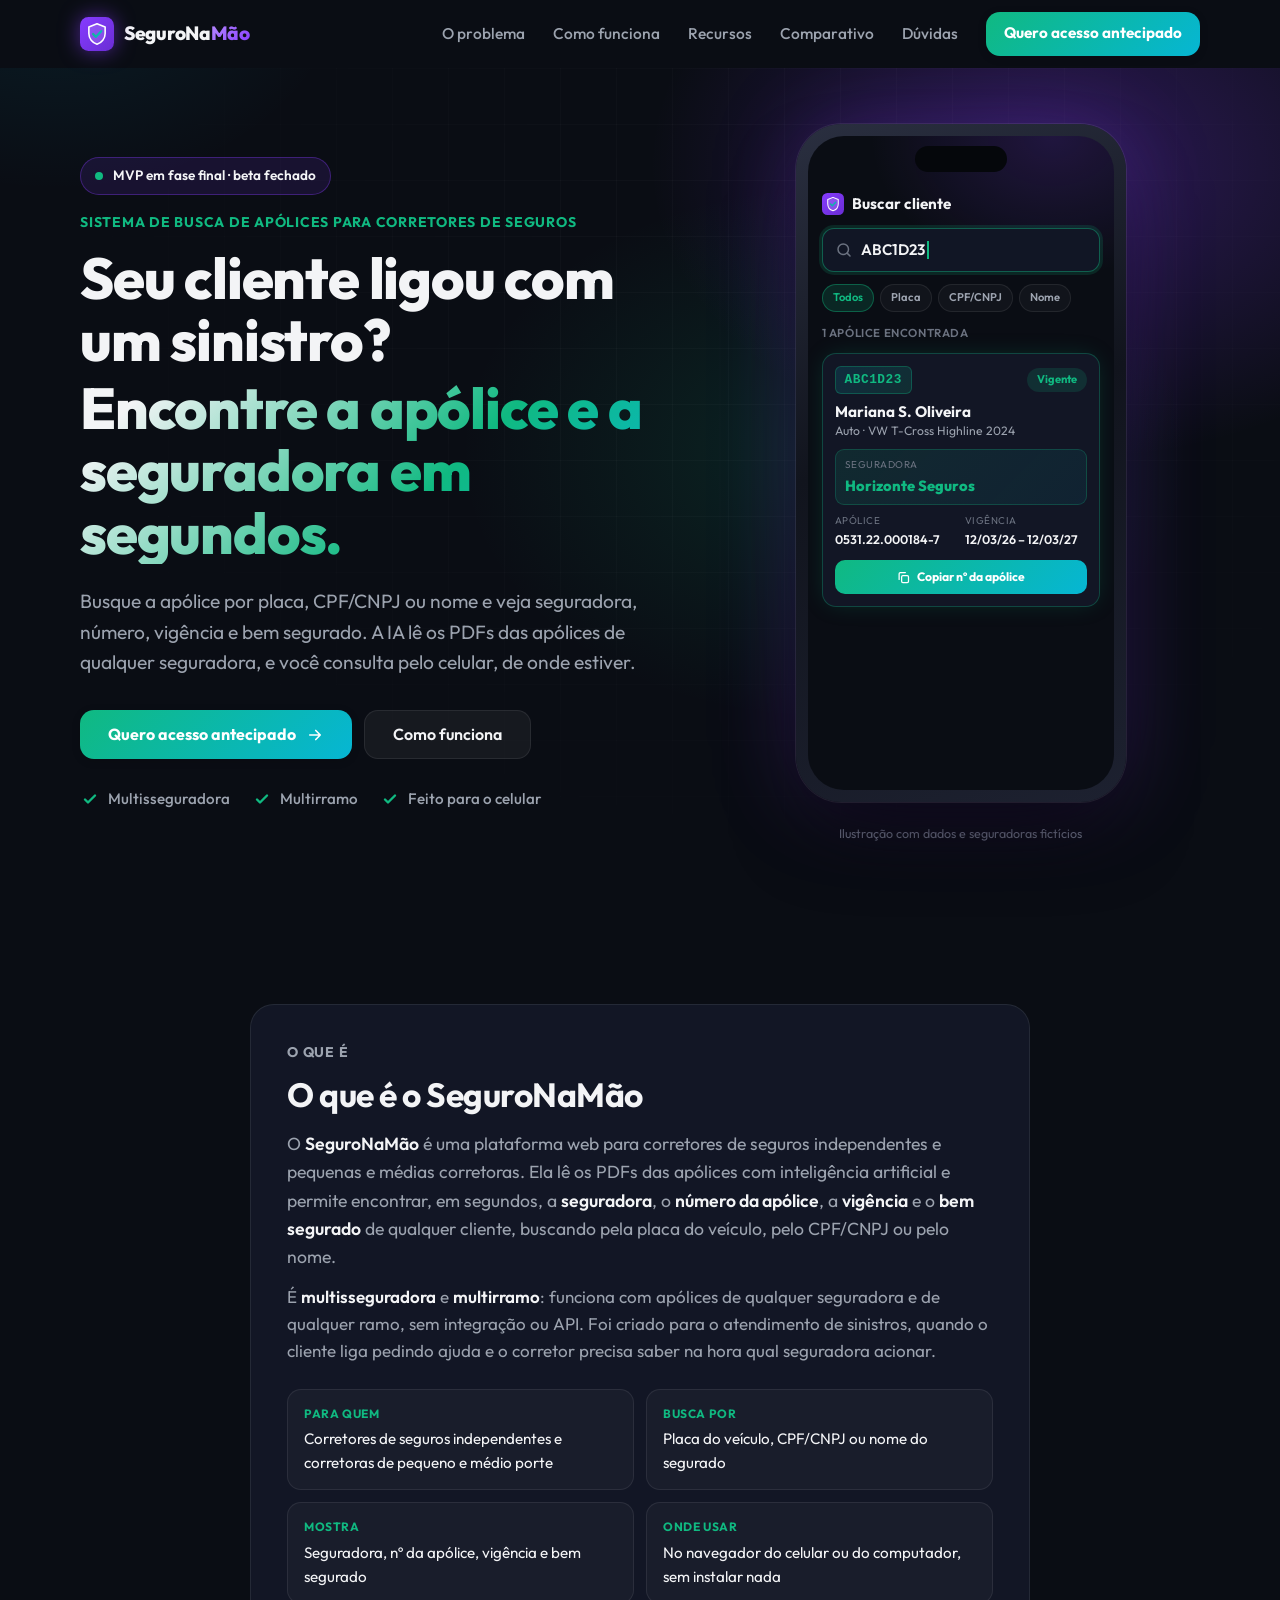
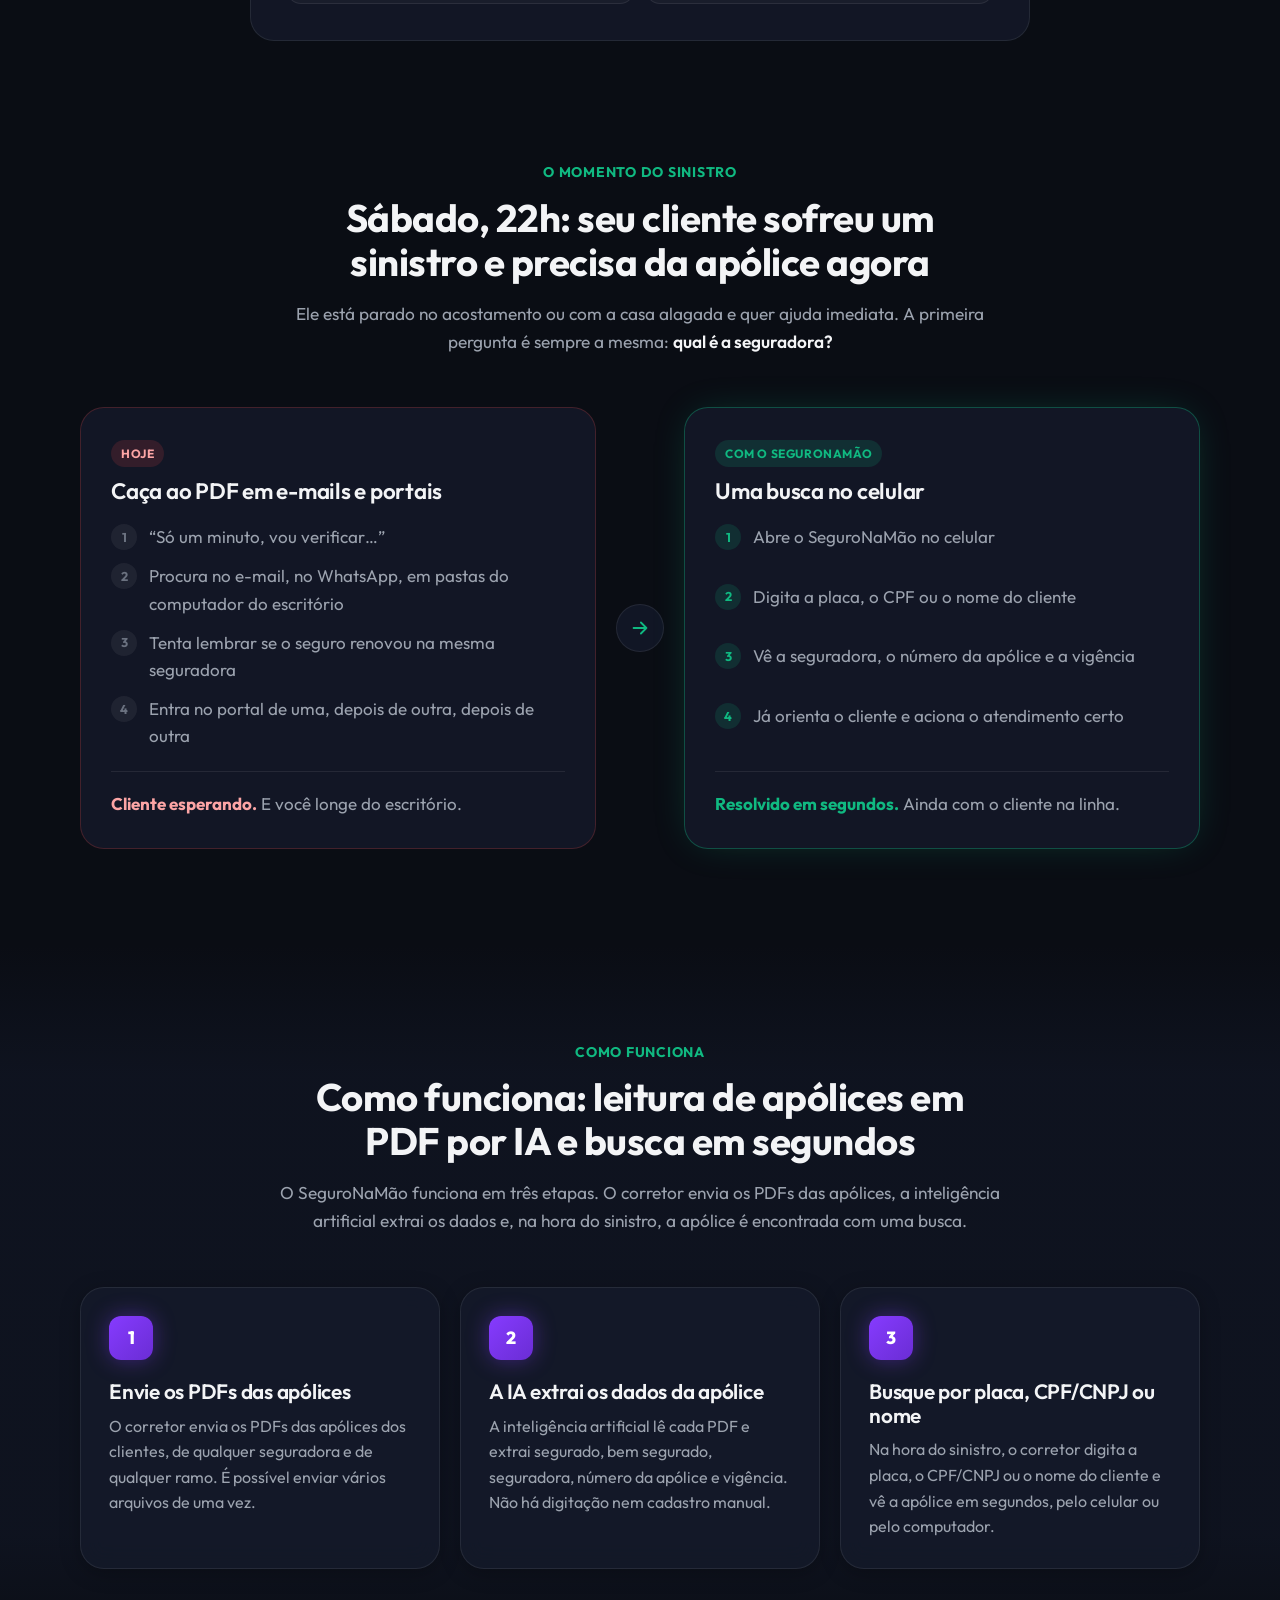
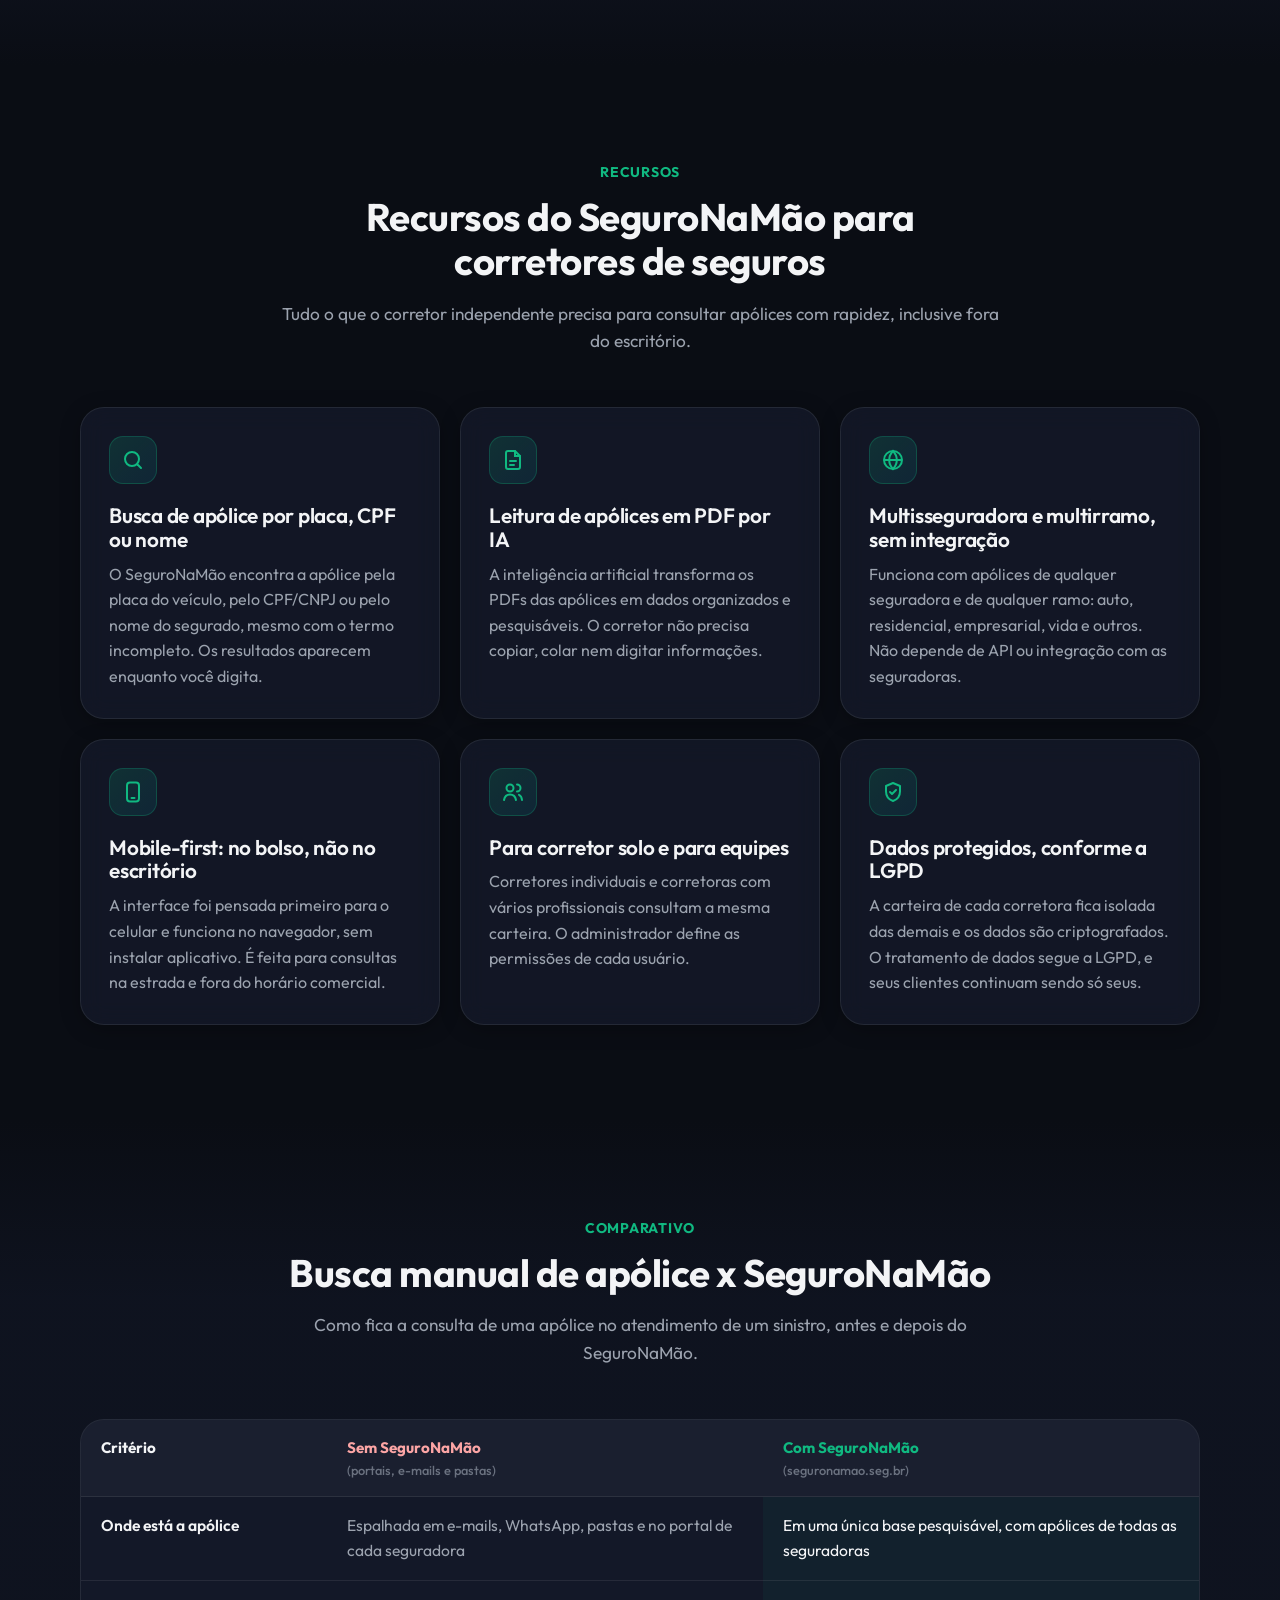
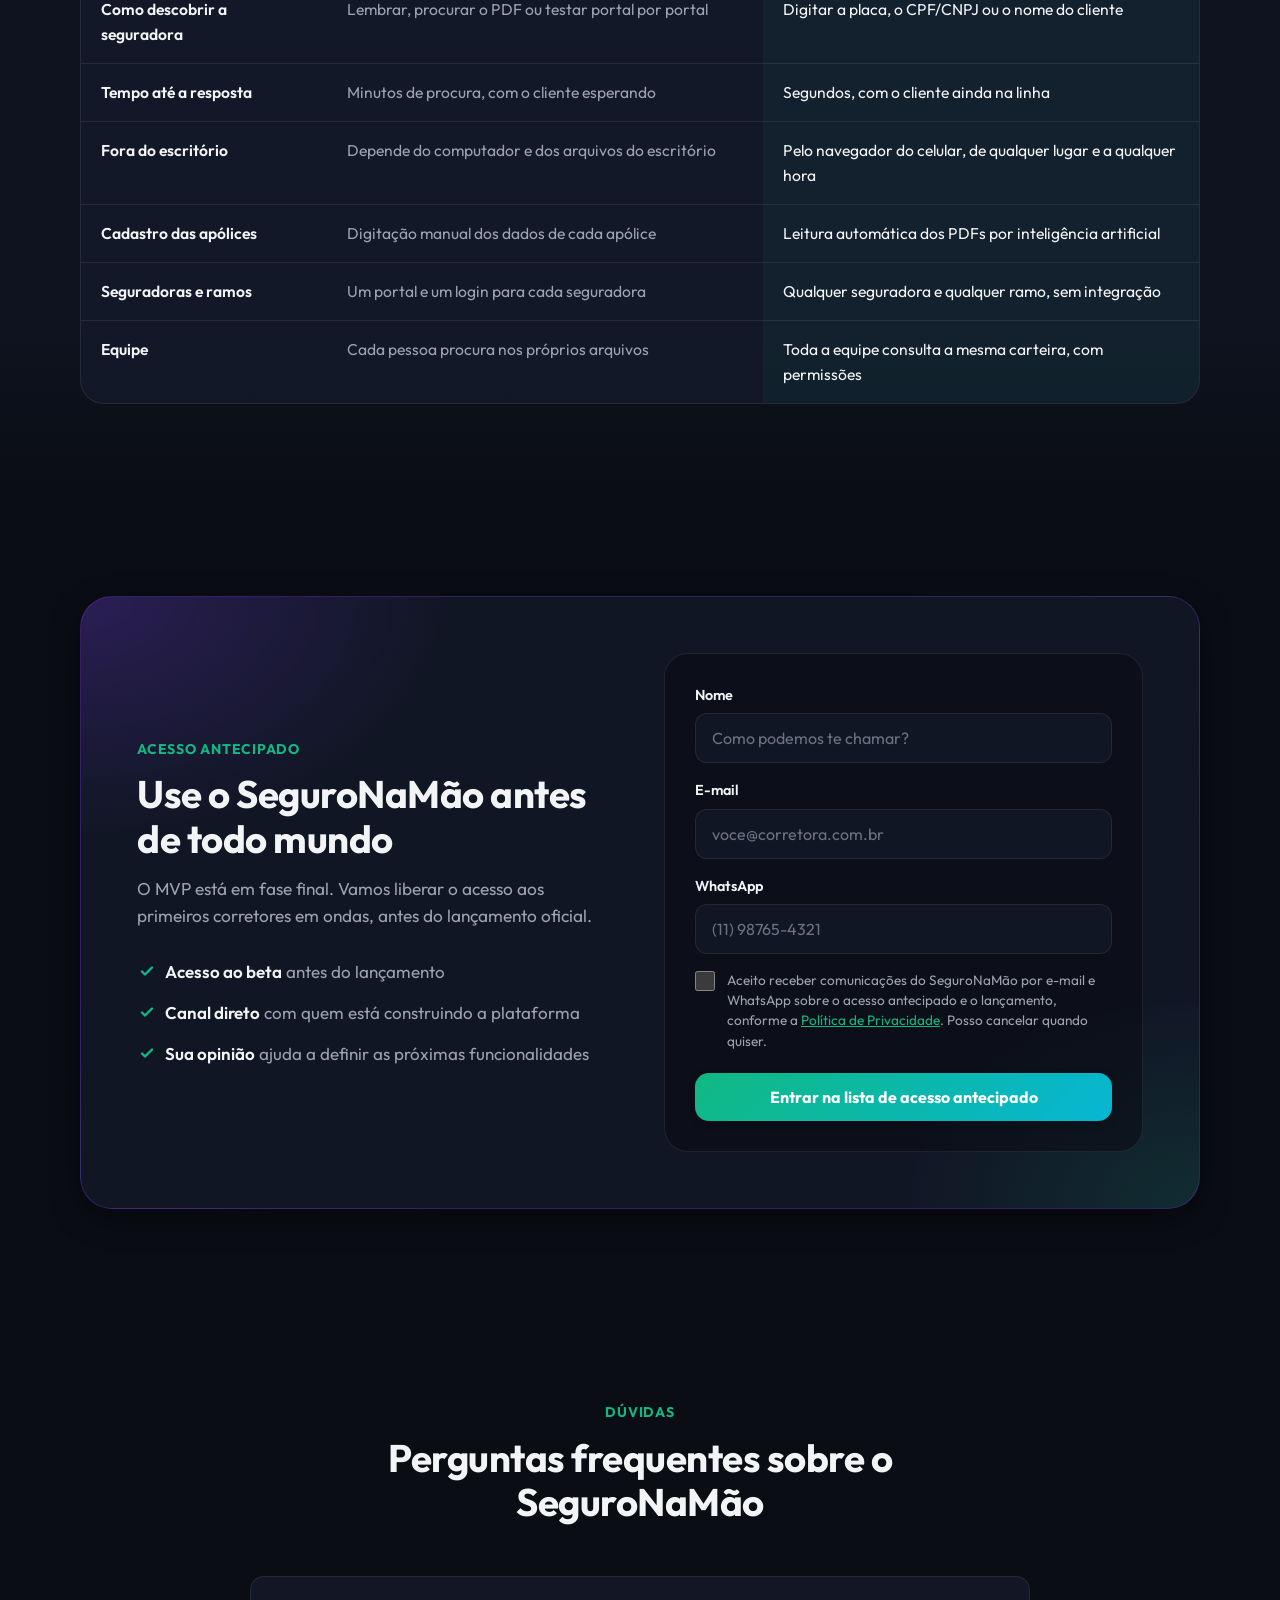
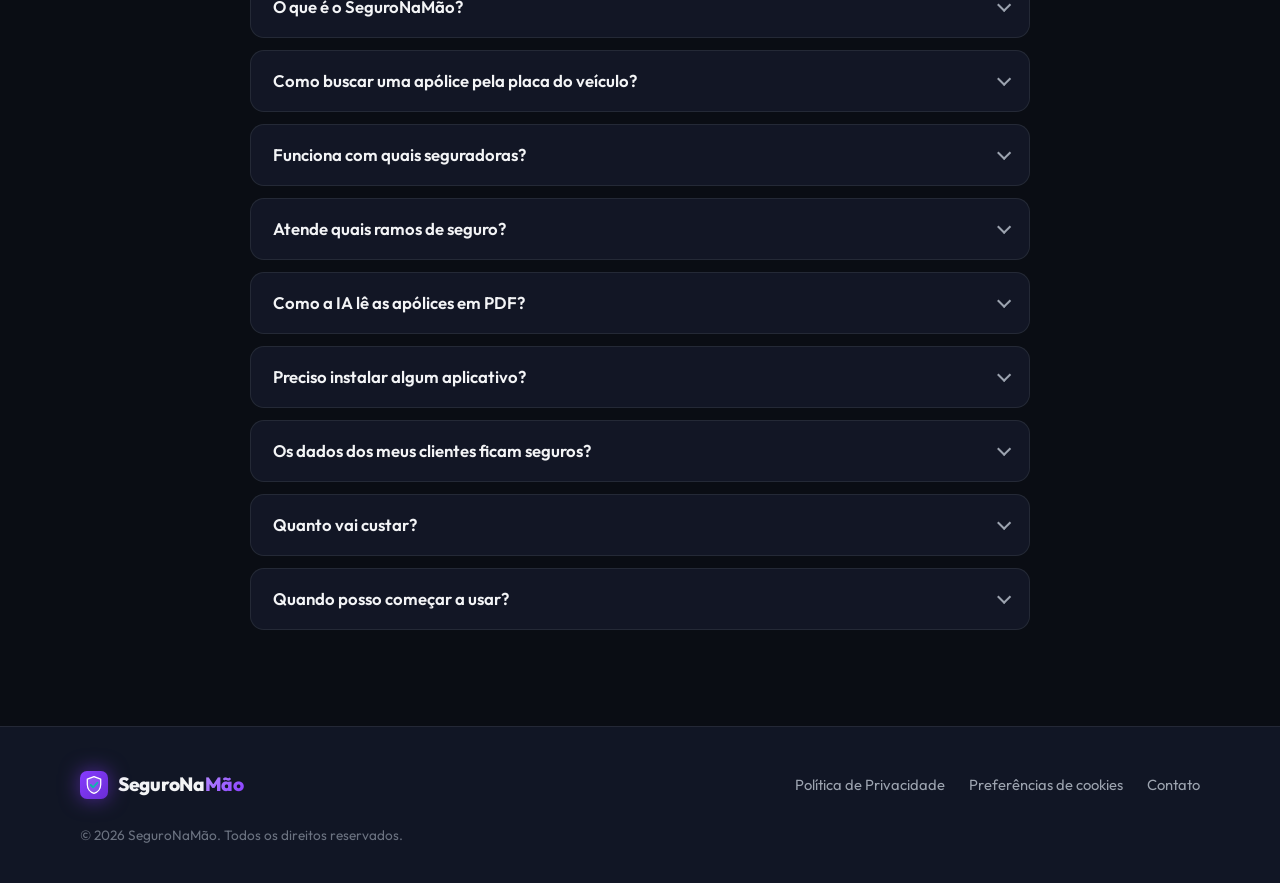
==== commit 364ba835: "feat: SEO e GEO na landing page; privacidade continua noindex - Título, descrição, canonical (seguro" ====
--- a/index.html
+++ b/index.html
@@ -3,16 +3,128 @@
 <head>
   <meta charset="utf-8">
   <meta name="viewport" content="width=device-width, initial-scale=1, viewport-fit=cover">
-  <title>SeguroNaMão — A apólice do seu cliente em segundos</title>
-  <meta name="description" content="Plataforma para corretores de seguros independentes: busque por placa, CPF ou nome e descubra em segundos a seguradora e os dados da apólice do seu cliente. Entre na lista de acesso antecipado.">
+  <title>Busca de apólice por placa e CPF para corretor | SeguroNaMão</title>
+  <meta name="description" content="Sistema para corretor de seguros: busque a apólice por placa, CPF ou nome em segundos, de qualquer seguradora. IA lê os PDFs. Peça acesso ao beta.">
+  <link rel="canonical" href="https://seguronamao.seg.br/">
   <meta name="theme-color" content="#0a0d14">
   <link rel="icon" href="assets/logo.svg" type="image/svg+xml">
 
   <meta property="og:type" content="website">
   <meta property="og:locale" content="pt_BR">
-  <meta property="og:title" content="SeguroNaMão — A apólice do seu cliente em segundos">
-  <meta property="og:description" content="Seu cliente ligou com um sinistro? Busque por placa, CPF ou nome e saiba na hora qual é a seguradora. Acesso antecipado para corretores.">
-  <!-- TODO: adicionar og:image (1200x630) e og:url quando o domínio estiver definido -->
+  <meta property="og:site_name" content="SeguroNaMão">
+  <meta property="og:url" content="https://seguronamao.seg.br/">
+  <meta property="og:title" content="SeguroNaMão: a apólice do seu cliente em segundos, na hora do sinistro">
+  <meta property="og:description" content="Busque a apólice por placa, CPF ou nome e saiba na hora qual é a seguradora. Funciona com qualquer seguradora e ramo. Acesso antecipado para corretores.">
+  <meta name="twitter:card" content="summary_large_image">
+  <!-- TODO: adicionar og:image / twitter:image (1200x630) -->
+
+  <script type="application/ld+json">
+  {
+    "@context": "https://schema.org",
+    "@graph": [
+      {
+        "@type": "Organization",
+        "@id": "https://seguronamao.seg.br/#organization",
+        "name": "SeguroNaMão",
+        "legalName": "F T BADIA LTDA",
+        "taxID": "44.282.415/0001-70",
+        "url": "https://seguronamao.seg.br/",
+        "logo": "https://seguronamao.seg.br/assets/logo.svg",
+        "email": "contato@seguronamao.seg.br",
+        "address": {
+          "@type": "PostalAddress",
+          "streetAddress": "Av. Copacabana, 953",
+          "addressLocality": "Porto Alegre",
+          "addressRegion": "RS",
+          "addressCountry": "BR"
+        }
+      },
+      {
+        "@type": "WebSite",
+        "@id": "https://seguronamao.seg.br/#website",
+        "url": "https://seguronamao.seg.br/",
+        "name": "SeguroNaMão",
+        "inLanguage": "pt-BR",
+        "publisher": { "@id": "https://seguronamao.seg.br/#organization" }
+      },
+      {
+        "@type": "SoftwareApplication",
+        "@id": "https://seguronamao.seg.br/#software",
+        "name": "SeguroNaMão",
+        "url": "https://seguronamao.seg.br/",
+        "description": "Plataforma web para corretores de seguros que lê PDFs de apólices com inteligência artificial e permite buscar, por placa, CPF/CNPJ ou nome do segurado, a seguradora, o número da apólice, a vigência e o bem segurado. Funciona com qualquer seguradora e qualquer ramo, sem integração com as seguradoras.",
+        "applicationCategory": "BusinessApplication",
+        "applicationSubCategory": "Gestão de apólices para corretoras de seguros",
+        "operatingSystem": "Web (navegador do celular ou do computador)",
+        "inLanguage": "pt-BR",
+        "audience": {
+          "@type": "BusinessAudience",
+          "audienceType": "Corretores de seguros independentes e pequenas e médias corretoras no Brasil"
+        },
+        "featureList": [
+          "Busca de apólice por placa do veículo, CPF/CNPJ ou nome do segurado",
+          "Leitura automática de apólices em PDF por inteligência artificial",
+          "Funciona com qualquer seguradora e qualquer ramo, sem integração ou API",
+          "Interface mobile-first, acessível pelo navegador do celular",
+          "Acesso para equipes com permissões definidas pelo administrador",
+          "Carteira isolada por corretora e dados criptografados, conforme a LGPD"
+        ],
+        "publisher": { "@id": "https://seguronamao.seg.br/#organization" }
+      },
+      {
+        "@type": "FAQPage",
+        "@id": "https://seguronamao.seg.br/#faq",
+        "mainEntity": [
+          {
+            "@type": "Question",
+            "name": "O que é o SeguroNaMão?",
+            "acceptedAnswer": { "@type": "Answer", "text": "O SeguroNaMão é uma plataforma web para corretores de seguros que encontra a apólice de um cliente em segundos. Você busca pela placa, pelo CPF/CNPJ ou pelo nome e vê a seguradora, o número da apólice, a vigência e o bem segurado. Foi feito para o atendimento de sinistros, quando o cliente liga pedindo ajuda." }
+          },
+          {
+            "@type": "Question",
+            "name": "Como buscar uma apólice pela placa do veículo?",
+            "acceptedAnswer": { "@type": "Answer", "text": "No SeguroNaMão, basta digitar a placa no campo de busca, mesmo incompleta. A plataforma mostra a apólice vinculada ao veículo, com a seguradora, o número da apólice e a vigência. A mesma busca funciona por CPF/CNPJ ou nome do segurado." }
+          },
+          {
+            "@type": "Question",
+            "name": "Funciona com quais seguradoras?",
+            "acceptedAnswer": { "@type": "Answer", "text": "Com todas. O SeguroNaMão é multisseguradora e não depende de integração ou API com as seguradoras: ele lê os PDFs das apólices que você já recebe. Se você tem a apólice em PDF, consegue buscá-la." }
+          },
+          {
+            "@type": "Question",
+            "name": "Atende quais ramos de seguro?",
+            "acceptedAnswer": { "@type": "Answer", "text": "O SeguroNaMão é multirramo: auto, residencial, empresarial e outros ramos são consultados da mesma forma. A busca é feita pelo nome ou documento do segurado e, no caso de veículos, também pela placa." }
+          },
+          {
+            "@type": "Question",
+            "name": "Como a IA lê as apólices em PDF?",
+            "acceptedAnswer": { "@type": "Answer", "text": "Você envia os PDFs das apólices e a inteligência artificial do SeguroNaMão extrai automaticamente o segurado, o bem, a seguradora, o número da apólice e a vigência. Não é preciso digitar nem cadastrar nada manualmente." }
+          },
+          {
+            "@type": "Question",
+            "name": "Preciso instalar algum aplicativo?",
+            "acceptedAnswer": { "@type": "Answer", "text": "Não. O SeguroNaMão funciona direto no navegador do celular ou do computador. No celular, você pode adicioná-lo à tela inicial para abrir como um app." }
+          },
+          {
+            "@type": "Question",
+            "name": "Os dados dos meus clientes ficam seguros?",
+            "acceptedAnswer": { "@type": "Answer", "text": "Sim. Cada corretora tem sua carteira isolada das demais, os dados são criptografados e o tratamento segue a LGPD. Ninguém de fora da sua corretora tem acesso aos seus clientes." }
+          },
+          {
+            "@type": "Question",
+            "name": "Quanto vai custar?",
+            "acceptedAnswer": { "@type": "Answer", "text": "Os planos serão anunciados no lançamento, com opções para corretor individual e para corretoras com equipe. Quem está na lista de acesso antecipado fica sabendo primeiro." }
+          },
+          {
+            "@type": "Question",
+            "name": "Quando posso começar a usar?",
+            "acceptedAnswer": { "@type": "Answer", "text": "O MVP está em fase final e o beta será liberado aos poucos para quem está na lista, por ordem de cadastro. Você recebe o convite por e-mail e WhatsApp." }
+          }
+        ]
+      }
+    ]
+  }
+  </script>
 
   <link rel="preconnect" href="https://fonts.googleapis.com">
   <link rel="preconnect" href="https://fonts.gstatic.com" crossorigin>
@@ -38,6 +150,7 @@
         <a href="#o-problema">O problema</a>
         <a href="#como-funciona">Como funciona</a>
         <a href="#recursos">Recursos</a>
+        <a href="#comparativo">Comparativo</a>
         <a href="#faq">Dúvidas</a>
         <a class="btn btn-primary btn-sm" href="#acesso">Quero acesso antecipado</a>
       </nav>
@@ -51,12 +164,13 @@
       <div class="container hero-inner">
         <div class="hero-copy">
           <span class="pill"><span class="pulse-indicator" aria-hidden="true"></span> MVP em fase final · beta fechado</span>
+          <p class="overline hero-overline">Sistema de busca de apólices para corretores de seguros</p>
           <h1>
-            Seu cliente ligou com um sinistro.
-            <span class="text-gradient">Em segundos, você sabe qual é a seguradora.</span>
+            Seu cliente ligou com um sinistro?
+            <span class="text-gradient">Encontre a apólice e a seguradora em segundos.</span>
           </h1>
           <p class="lead">
-            Busque por placa, CPF ou nome e veja a apólice completa: seguradora, número, vigência e o bem segurado. Do celular, de onde você estiver.
+            Busque a apólice por placa, CPF/CNPJ ou nome e veja seguradora, número, vigência e bem segurado. A IA lê os PDFs das apólices de qualquer seguradora, e você consulta pelo celular, de onde estiver.
           </p>
           <div class="hero-actions">
             <a class="btn btn-primary" href="#acesso">
@@ -66,8 +180,8 @@
             <a class="btn btn-secondary" href="#como-funciona">Como funciona</a>
           </div>
           <ul class="hero-points">
-            <li><svg viewBox="0 0 20 20" aria-hidden="true"><path d="m5 10.5 3 3 7-7" /></svg>Qualquer seguradora</li>
-            <li><svg viewBox="0 0 20 20" aria-hidden="true"><path d="m5 10.5 3 3 7-7" /></svg>Qualquer ramo</li>
+            <li><svg viewBox="0 0 20 20" aria-hidden="true"><path d="m5 10.5 3 3 7-7" /></svg>Multisseguradora</li>
+            <li><svg viewBox="0 0 20 20" aria-hidden="true"><path d="m5 10.5 3 3 7-7" /></svg>Multirramo</li>
             <li><svg viewBox="0 0 20 20" aria-hidden="true"><path d="m5 10.5 3 3 7-7" /></svg>Feito para o celular</li>
           </ul>
         </div>
@@ -129,20 +243,38 @@
       </div>
     </section>
 
+    <!-- ============ O QUE É ============ -->
+    <section class="section section-define" id="o-que-e">
+      <div class="container container-narrow">
+        <div class="define reveal">
+          <p class="overline">O que é</p>
+          <h2>O que é o SeguroNaMão</h2>
+          <p class="define-lead">O <strong>SeguroNaMão</strong> é uma plataforma web para corretores de seguros independentes e pequenas e médias corretoras. Ela lê os PDFs das apólices com inteligência artificial e permite encontrar, em segundos, a <strong>seguradora</strong>, o <strong>número da apólice</strong>, a <strong>vigência</strong> e o <strong>bem segurado</strong> de qualquer cliente, buscando pela placa do veículo, pelo CPF/CNPJ ou pelo nome.</p>
+          <p>É <strong>multisseguradora</strong> e <strong>multirramo</strong>: funciona com apólices de qualquer seguradora e de qualquer ramo, sem integração ou API. Foi criado para o atendimento de sinistros, quando o cliente liga pedindo ajuda e o corretor precisa saber na hora qual seguradora acionar.</p>
+          <dl class="define-facts">
+            <div><dt>Para quem</dt><dd>Corretores de seguros independentes e corretoras de pequeno e médio porte</dd></div>
+            <div><dt>Busca por</dt><dd>Placa do veículo, CPF/CNPJ ou nome do segurado</dd></div>
+            <div><dt>Mostra</dt><dd>Seguradora, nº da apólice, vigência e bem segurado</dd></div>
+            <div><dt>Onde usar</dt><dd>No navegador do celular ou do computador, sem instalar nada</dd></div>
+          </dl>
+        </div>
+      </div>
+    </section>
+
     <!-- ============ O PROBLEMA ============ -->
     <section class="section" id="o-problema">
       <div class="container">
         <div class="section-head reveal">
           <p class="overline">O momento do sinistro</p>
-          <h2>Sábado, 22h. O telefone toca.</h2>
-          <p class="section-lead">É seu cliente, parado no acostamento ou com a casa alagada. Ele quer ajuda agora. E a primeira pergunta é sempre a mesma: <em>qual é a seguradora?</em></p>
+          <h2>Sábado, 22h: seu cliente sofreu um sinistro e precisa da apólice agora</h2>
+          <p class="section-lead">Ele está parado no acostamento ou com a casa alagada e quer ajuda imediata. A primeira pergunta é sempre a mesma: <em>qual é a seguradora?</em></p>
         </div>
 
         <div class="compare">
           <article class="compare-card compare-before reveal">
             <header>
               <span class="compare-tag">Hoje</span>
-              <h3>Caça ao PDF</h3>
+              <h3>Caça ao PDF em e-mails e portais</h3>
             </header>
             <ol class="steps-list">
               <li>“Só um minuto, vou verificar…”</li>
@@ -160,7 +292,7 @@
           <article class="compare-card compare-after reveal">
             <header>
               <span class="compare-tag">Com o SeguroNaMão</span>
-              <h3>Uma busca</h3>
+              <h3>Uma busca no celular</h3>
             </header>
             <ol class="steps-list">
               <li>Abre o SeguroNaMão no celular</li>
@@ -179,25 +311,25 @@
       <div class="container">
         <div class="section-head reveal">
           <p class="overline">Como funciona</p>
-          <h2>Da pilha de PDFs a uma busca de segundos</h2>
-          <p class="section-lead">Você não precisa digitar nada. A plataforma lê as apólices que você já tem e organiza tudo para a hora em que precisar.</p>
+          <h2>Como funciona: leitura de apólices em PDF por IA e busca em segundos</h2>
+          <p class="section-lead">O SeguroNaMão funciona em três etapas. O corretor envia os PDFs das apólices, a inteligência artificial extrai os dados e, na hora do sinistro, a apólice é encontrada com uma busca.</p>
         </div>
 
         <ol class="how">
           <li class="how-step glass-card reveal">
             <span class="how-num">1</span>
-            <h3>Envie as apólices</h3>
-            <p>Suba os PDFs das apólices dos seus clientes, de qualquer seguradora. Pode mandar vários de uma vez.</p>
+            <h3>Envie os PDFs das apólices</h3>
+            <p>O corretor envia os PDFs das apólices dos clientes, de qualquer seguradora e de qualquer ramo. É possível enviar vários arquivos de uma vez.</p>
           </li>
           <li class="how-step glass-card reveal">
             <span class="how-num">2</span>
-            <h3>A IA organiza</h3>
-            <p>A leitura inteligente extrai segurado, bem, seguradora, número e vigência, sem preenchimento manual.</p>
+            <h3>A IA extrai os dados da apólice</h3>
+            <p>A inteligência artificial lê cada PDF e extrai segurado, bem segurado, seguradora, número da apólice e vigência. Não há digitação nem cadastro manual.</p>
           </li>
           <li class="how-step glass-card reveal">
             <span class="how-num">3</span>
-            <h3>Busque quando precisar</h3>
-            <p>Na hora do sinistro, digite placa, CPF/CNPJ ou nome e tenha a resposta na palma da mão.</p>
+            <h3>Busque por placa, CPF/CNPJ ou nome</h3>
+            <p>Na hora do sinistro, o corretor digita a placa, o CPF/CNPJ ou o nome do cliente e vê a apólice em segundos, pelo celular ou pelo computador.</p>
           </li>
         </ol>
       </div>
@@ -208,7 +340,8 @@
       <div class="container">
         <div class="section-head reveal">
           <p class="overline">Recursos</p>
-          <h2>Pensado para o dia a dia do corretor independente</h2>
+          <h2>Recursos do SeguroNaMão para corretores de seguros</h2>
+          <p class="section-lead">Tudo o que o corretor independente precisa para consultar apólices com rapidez, inclusive fora do escritório.</p>
         </div>
 
         <div class="features">
@@ -216,49 +349,110 @@
             <div class="feature-icon" aria-hidden="true">
               <svg viewBox="0 0 24 24" fill="none"><circle cx="11" cy="11" r="7" stroke="currentColor" stroke-width="2"/><path d="m20 20-3.5-3.5" stroke="currentColor" stroke-width="2" stroke-linecap="round"/></svg>
             </div>
-            <h3>Busca instantânea</h3>
-            <p>Placa, CPF/CNPJ ou nome, mesmo incompleto. A apólice certa aparece enquanto você digita.</p>
+            <h3>Busca de apólice por placa, CPF ou nome</h3>
+            <p>O SeguroNaMão encontra a apólice pela placa do veículo, pelo CPF/CNPJ ou pelo nome do segurado, mesmo com o termo incompleto. Os resultados aparecem enquanto você digita.</p>
           </article>
 
           <article class="feature glass-card reveal">
             <div class="feature-icon" aria-hidden="true">
               <svg viewBox="0 0 24 24" fill="none"><path d="M14 3H7a2 2 0 0 0-2 2v14a2 2 0 0 0 2 2h10a2 2 0 0 0 2-2V8l-5-5Z" stroke="currentColor" stroke-width="2" stroke-linejoin="round"/><path d="M14 3v5h5M9 13h6M9 17h4" stroke="currentColor" stroke-width="2" stroke-linecap="round"/></svg>
             </div>
-            <h3>Leitura de apólices por IA</h3>
-            <p>Os PDFs viram dados organizados automaticamente. Chega de copiar e colar informação de documento.</p>
+            <h3>Leitura de apólices em PDF por IA</h3>
+            <p>A inteligência artificial transforma os PDFs das apólices em dados organizados e pesquisáveis. O corretor não precisa copiar, colar nem digitar informações.</p>
+          </article>
+
+          <article class="feature glass-card reveal">
+            <div class="feature-icon" aria-hidden="true">
+              <svg viewBox="0 0 24 24" fill="none"><circle cx="12" cy="12" r="9" stroke="currentColor" stroke-width="2"/><path d="M3 12h18M12 3c2.5 2.6 3.8 5.6 3.8 9s-1.3 6.4-3.8 9c-2.5-2.6-3.8-5.6-3.8-9S9.5 5.6 12 3Z" stroke="currentColor" stroke-width="2"/></svg>
+            </div>
+            <h3>Multisseguradora e multirramo, sem integração</h3>
+            <p>Funciona com apólices de qualquer seguradora e de qualquer ramo: auto, residencial, empresarial, vida e outros. Não depende de API ou integração com as seguradoras.</p>
+          </article>
+
+          <article class="feature glass-card reveal">
+            <div class="feature-icon" aria-hidden="true">
+              <svg viewBox="0 0 24 24" fill="none"><rect x="6" y="2.5" width="12" height="19" rx="3" stroke="currentColor" stroke-width="2"/><path d="M10.5 18h3" stroke="currentColor" stroke-width="2" stroke-linecap="round"/></svg>
+            </div>
+            <h3>Mobile-first: no bolso, não no escritório</h3>
+            <p>A interface foi pensada primeiro para o celular e funciona no navegador, sem instalar aplicativo. É feita para consultas na estrada e fora do horário comercial.</p>
           </article>
 
           <article class="feature glass-card reveal">
             <div class="feature-icon" aria-hidden="true">
               <svg viewBox="0 0 24 24" fill="none"><circle cx="9" cy="8" r="3.5" stroke="currentColor" stroke-width="2"/><path d="M3 20c.6-3.4 3-5.5 6-5.5s5.4 2.1 6 5.5" stroke="currentColor" stroke-width="2" stroke-linecap="round"/><path d="M16 4.5a3.5 3.5 0 0 1 0 7M18 14.8c1.7.8 2.8 2.6 3 5.2" stroke="currentColor" stroke-width="2" stroke-linecap="round"/></svg>
             </div>
-            <h3>Para você e sua equipe</h3>
-            <p>Corretor solo ou corretora com vários profissionais: todos consultam a mesma carteira, com permissões definidas pelo administrador.</p>
-          </article>
-
-          <article class="feature glass-card reveal">
-            <div class="feature-icon" aria-hidden="true">
-              <svg viewBox="0 0 24 24" fill="none"><circle cx="12" cy="12" r="9" stroke="currentColor" stroke-width="2"/><path d="M3 12h18M12 3c2.5 2.6 3.8 5.6 3.8 9s-1.3 6.4-3.8 9c-2.5-2.6-3.8-5.6-3.8-9S9.5 5.6 12 3Z" stroke="currentColor" stroke-width="2"/></svg>
-            </div>
-            <h3>Qualquer seguradora, qualquer ramo</h3>
-            <p>Auto, residencial, empresarial, vida… A plataforma não depende de integração com seguradoras: ela trabalha com as apólices da sua carteira.</p>
-          </article>
-
-          <article class="feature glass-card reveal">
-            <div class="feature-icon" aria-hidden="true">
-              <svg viewBox="0 0 24 24" fill="none"><rect x="6" y="2.5" width="12" height="19" rx="3" stroke="currentColor" stroke-width="2"/><path d="M10.5 18h3" stroke="currentColor" stroke-width="2" stroke-linecap="round"/></svg>
-            </div>
-            <h3>No bolso, não no escritório</h3>
-            <p>Interface pensada primeiro para o celular, com botões grandes e leitura fácil, inclusive na beira da estrada.</p>
+            <h3>Para corretor solo e para equipes</h3>
+            <p>Corretores individuais e corretoras com vários profissionais consultam a mesma carteira. O administrador define as permissões de cada usuário.</p>
           </article>
 
           <article class="feature glass-card reveal" id="seguranca">
             <div class="feature-icon" aria-hidden="true">
               <svg viewBox="0 0 24 24" fill="none"><path d="M12 3 5 6v5.5c0 4.4 3 8.1 7 9.5 4-1.4 7-5.1 7-9.5V6l-7-3Z" stroke="currentColor" stroke-width="2" stroke-linejoin="round"/><path d="m9 12 2 2 4-4" stroke="currentColor" stroke-width="2" stroke-linecap="round" stroke-linejoin="round"/></svg>
             </div>
-            <h3>Dados protegidos (LGPD)</h3>
-            <p>A carteira de cada corretora fica isolada das demais e os dados são criptografados. Seus clientes continuam sendo só seus.</p>
-          </article>
+            <h3>Dados protegidos, conforme a LGPD</h3>
+            <p>A carteira de cada corretora fica isolada das demais e os dados são criptografados. O tratamento de dados segue a LGPD, e seus clientes continuam sendo só seus.</p>
+          </article>
+        </div>
+      </div>
+    </section>
+
+    <!-- ============ COMPARATIVO ============ -->
+    <section class="section section-alt" id="comparativo">
+      <div class="container">
+        <div class="section-head reveal">
+          <p class="overline">Comparativo</p>
+          <h2>Busca manual de apólice x SeguroNaMão</h2>
+          <p class="section-lead">Como fica a consulta de uma apólice no atendimento de um sinistro, antes e depois do SeguroNaMão.</p>
+        </div>
+
+        <div class="table-wrap reveal">
+          <table class="compare-table">
+            <caption class="sr-only">Comparativo entre a busca manual de apólices e o SeguroNaMão</caption>
+            <thead>
+              <tr>
+                <th scope="col">Critério</th>
+                <th scope="col">Sem SeguroNaMão <span>(portais, e-mails e pastas)</span></th>
+                <th scope="col">Com SeguroNaMão <span>(seguronamao.seg.br)</span></th>
+              </tr>
+            </thead>
+            <tbody>
+              <tr>
+                <th scope="row">Onde está a apólice</th>
+                <td data-label="Sem SeguroNaMão">Espalhada em e-mails, WhatsApp, pastas e no portal de cada seguradora</td>
+                <td data-label="Com SeguroNaMão">Em uma única base pesquisável, com apólices de todas as seguradoras</td>
+              </tr>
+              <tr>
+                <th scope="row">Como descobrir a seguradora</th>
+                <td data-label="Sem SeguroNaMão">Lembrar, procurar o PDF ou testar portal por portal</td>
+                <td data-label="Com SeguroNaMão">Digitar a placa, o CPF/CNPJ ou o nome do cliente</td>
+              </tr>
+              <tr>
+                <th scope="row">Tempo até a resposta</th>
+                <td data-label="Sem SeguroNaMão">Minutos de procura, com o cliente esperando</td>
+                <td data-label="Com SeguroNaMão">Segundos, com o cliente ainda na linha</td>
+              </tr>
+              <tr>
+                <th scope="row">Fora do escritório</th>
+                <td data-label="Sem SeguroNaMão">Depende do computador e dos arquivos do escritório</td>
+                <td data-label="Com SeguroNaMão">Pelo navegador do celular, de qualquer lugar e a qualquer hora</td>
+              </tr>
+              <tr>
+                <th scope="row">Cadastro das apólices</th>
+                <td data-label="Sem SeguroNaMão">Digitação manual dos dados de cada apólice</td>
+                <td data-label="Com SeguroNaMão">Leitura automática dos PDFs por inteligência artificial</td>
+              </tr>
+              <tr>
+                <th scope="row">Seguradoras e ramos</th>
+                <td data-label="Sem SeguroNaMão">Um portal e um login para cada seguradora</td>
+                <td data-label="Com SeguroNaMão">Qualquer seguradora e qualquer ramo, sem integração</td>
+              </tr>
+              <tr>
+                <th scope="row">Equipe</th>
+                <td data-label="Sem SeguroNaMão">Cada pessoa procura nos próprios arquivos</td>
+                <td data-label="Com SeguroNaMão">Toda a equipe consulta a mesma carteira, com permissões</td>
+              </tr>
+            </tbody>
+          </table>
         </div>
       </div>
     </section>
@@ -334,33 +528,45 @@
       <div class="container container-narrow">
         <div class="section-head reveal">
           <p class="overline">Dúvidas</p>
-          <h2>Perguntas frequentes</h2>
+          <h2>Perguntas frequentes sobre o SeguroNaMão</h2>
         </div>
 
         <div class="faq reveal">
           <details>
-            <summary>Funciona com quais seguradoras?</summary>
-            <p>Com todas. O SeguroNaMão não depende de integração com seguradoras: ele lê os PDFs das apólices que você já recebe e organiza as informações. Se você tem a apólice, consegue buscá-la.</p>
-          </details>
-          <details>
-            <summary>Atende quais ramos de seguro?</summary>
-            <p>A plataforma não é limitada a um ramo. Auto, residencial, empresarial e outros podem ser consultados da mesma forma: pelo nome ou documento do segurado e, no caso de veículos, também pela placa.</p>
-          </details>
-          <details>
-            <summary>Preciso instalar algum aplicativo?</summary>
+            <summary><h3>O que é o SeguroNaMão?</h3></summary>
+            <p>O SeguroNaMão é uma plataforma web para corretores de seguros que encontra a apólice de um cliente em segundos. Você busca pela placa, pelo CPF/CNPJ ou pelo nome e vê a seguradora, o número da apólice, a vigência e o bem segurado. Foi feito para o atendimento de sinistros, quando o cliente liga pedindo ajuda.</p>
+          </details>
+          <details>
+            <summary><h3>Como buscar uma apólice pela placa do veículo?</h3></summary>
+            <p>No SeguroNaMão, basta digitar a placa no campo de busca, mesmo incompleta. A plataforma mostra a apólice vinculada ao veículo, com a seguradora, o número da apólice e a vigência. A mesma busca funciona por CPF/CNPJ ou nome do segurado.</p>
+          </details>
+          <details>
+            <summary><h3>Funciona com quais seguradoras?</h3></summary>
+            <p>Com todas. O SeguroNaMão é multisseguradora e não depende de integração ou API com as seguradoras: ele lê os PDFs das apólices que você já recebe. Se você tem a apólice em PDF, consegue buscá-la.</p>
+          </details>
+          <details>
+            <summary><h3>Atende quais ramos de seguro?</h3></summary>
+            <p>O SeguroNaMão é multirramo: auto, residencial, empresarial e outros ramos são consultados da mesma forma. A busca é feita pelo nome ou documento do segurado e, no caso de veículos, também pela placa.</p>
+          </details>
+          <details>
+            <summary><h3>Como a IA lê as apólices em PDF?</h3></summary>
+            <p>Você envia os PDFs das apólices e a inteligência artificial do SeguroNaMão extrai automaticamente o segurado, o bem, a seguradora, o número da apólice e a vigência. Não é preciso digitar nem cadastrar nada manualmente.</p>
+          </details>
+          <details>
+            <summary><h3>Preciso instalar algum aplicativo?</h3></summary>
             <p>Não. O SeguroNaMão funciona direto no navegador do celular ou do computador. No celular, você pode adicioná-lo à tela inicial para abrir como um app.</p>
           </details>
           <details>
-            <summary>Os dados dos meus clientes ficam seguros?</summary>
-            <p>Sim. Cada corretora tem sua carteira isolada das demais, os dados são criptografados e tratados de acordo com a LGPD. Ninguém de fora da sua corretora tem acesso aos seus clientes.</p>
-          </details>
-          <details>
-            <summary>Quanto vai custar?</summary>
+            <summary><h3>Os dados dos meus clientes ficam seguros?</h3></summary>
+            <p>Sim. Cada corretora tem sua carteira isolada das demais, os dados são criptografados e o tratamento segue a LGPD. Ninguém de fora da sua corretora tem acesso aos seus clientes.</p>
+          </details>
+          <details>
+            <summary><h3>Quanto vai custar?</h3></summary>
             <p>Os planos serão anunciados no lançamento, com opções para corretor individual e para corretoras com equipe. Quem está na lista de acesso antecipado fica sabendo primeiro.</p>
           </details>
           <details>
-            <summary>Quando posso começar a usar?</summary>
-            <p>O MVP está em fase final. Vamos liberar o beta aos poucos para quem está na lista, por ordem de cadastro. Você recebe o convite por e-mail e WhatsApp.</p>
+            <summary><h3>Quando posso começar a usar?</h3></summary>
+            <p>O MVP está em fase final e o beta será liberado aos poucos para quem está na lista, por ordem de cadastro. Você recebe o convite por e-mail e WhatsApp.</p>
           </details>
         </div>
       </div>
@@ -377,8 +583,7 @@
       <nav class="footer-links" aria-label="Rodapé">
         <a href="privacidade.html">Política de Privacidade</a>
         <a href="#" id="cookie-manage" hidden>Preferências de cookies</a>
-        <!-- TODO: e-mail de contato oficial -->
-        <a href="mailto:contato@seguronamao.com.br">Contato</a>
+        <a href="mailto:contato@seguronamao.seg.br">Contato</a>
       </nav>
       <p class="footer-copy">© <span id="year">2026</span> SeguroNaMão. Todos os direitos reservados.</p>
     </div>
--- a/css/styles.css
+++ b/css/styles.css
@@ -992,6 +992,137 @@
 .cookie-banner[hidden] { display: none; }
 .cookie-banner p { flex: 1 1 260px; font-size: 0.88rem; color: var(--text-secondary); }
 .cookie-actions { display: flex; gap: 10px; }
+
+/* ---------- Definição (O que é) ---------- */
+.hero-copy .hero-overline { margin: -8px 0 14px; }
+
+.section-define { padding: 72px 0 24px; }
+.define {
+  padding: 36px;
+  border-radius: var(--border-radius-lg);
+  border: 1px solid var(--border-color);
+  background: var(--bg-card);
+}
+.define h2 {
+  font-size: clamp(1.6rem, 3vw, 2.1rem);
+  font-weight: 700;
+  letter-spacing: -0.5px;
+  margin-bottom: 16px;
+}
+.define p { color: var(--text-secondary); }
+.define p + p { margin-top: 12px; }
+.define strong { color: var(--text-primary); font-weight: 600; }
+.define-lead { font-size: 1.1rem; }
+.define-facts {
+  display: grid;
+  grid-template-columns: repeat(2, 1fr);
+  gap: 12px;
+  margin: 24px 0 0;
+}
+.define-facts div {
+  padding: 14px 16px;
+  border-radius: var(--border-radius-md);
+  background: rgba(255, 255, 255, 0.03);
+  border: 1px solid var(--border-color);
+}
+.define-facts dt {
+  font-size: 0.75rem;
+  font-weight: 700;
+  text-transform: uppercase;
+  letter-spacing: 0.6px;
+  color: var(--accent-color);
+}
+.define-facts dd { margin: 4px 0 0; font-size: 0.95rem; color: var(--text-primary); }
+
+/* ---------- Tabela comparativa ---------- */
+.sr-only {
+  position: absolute;
+  width: 1px;
+  height: 1px;
+  padding: 0;
+  margin: -1px;
+  overflow: hidden;
+  clip: rect(0, 0, 0, 0);
+  white-space: nowrap;
+  border: 0;
+}
+.table-wrap {
+  border-radius: var(--border-radius-lg);
+  border: 1px solid var(--border-color);
+  background: var(--bg-card);
+  overflow: hidden;
+}
+.compare-table {
+  width: 100%;
+  border-collapse: collapse;
+  font-size: 0.98rem;
+}
+.compare-table th,
+.compare-table td {
+  padding: 16px 20px;
+  text-align: left;
+  vertical-align: top;
+  border-bottom: 1px solid var(--border-color);
+}
+.compare-table tbody tr:last-child th,
+.compare-table tbody tr:last-child td { border-bottom: none; }
+.compare-table thead th {
+  font-size: 0.95rem;
+  font-weight: 700;
+  background: rgba(255, 255, 255, 0.03);
+}
+.compare-table thead th span {
+  display: block;
+  font-size: 0.8rem;
+  font-weight: 500;
+  color: var(--text-muted);
+}
+.compare-table thead th:nth-child(2) { color: #fca5a5; }
+.compare-table thead th:nth-child(3) { color: var(--accent-color); }
+.compare-table tbody th { font-weight: 600; width: 22%; color: var(--text-primary); }
+.compare-table td { color: var(--text-secondary); width: 39%; }
+.compare-table td:last-child {
+  color: var(--text-primary);
+  background: rgba(16, 185, 129, 0.05);
+}
+
+@media (max-width: 720px) {
+  .define { padding: 24px 18px; }
+  .define-facts { grid-template-columns: 1fr; }
+
+  .compare-table thead { display: none; }
+  .compare-table,
+  .compare-table tbody,
+  .compare-table tr,
+  .compare-table th,
+  .compare-table td { display: block; width: 100%; }
+  .compare-table tr { border-bottom: 1px solid var(--border-color); padding: 6px 0; }
+  .compare-table tbody tr:last-child { border-bottom: none; }
+  .compare-table th, .compare-table td { border-bottom: none; padding: 8px 18px; }
+  .compare-table tbody th,
+  .compare-table td { width: 100%; }
+  .compare-table tbody th { padding-top: 14px; font-size: 1.02rem; }
+  .compare-table td::before {
+    content: attr(data-label);
+    display: block;
+    font-size: 0.72rem;
+    font-weight: 700;
+    text-transform: uppercase;
+    letter-spacing: 0.5px;
+    margin-bottom: 2px;
+  }
+  .compare-table td:nth-of-type(1)::before { color: #fca5a5; }
+  .compare-table td:last-child { background: transparent; }
+  .compare-table td:last-child::before { color: var(--accent-color); }
+}
+
+/* Títulos H3 dentro das perguntas frequentes */
+.faq summary h3 {
+  font-size: inherit;
+  font-weight: inherit;
+  line-height: 1.4;
+  letter-spacing: normal;
+}
 
 /* ---------- Revelação ao rolar ---------- */
 .reveal {
